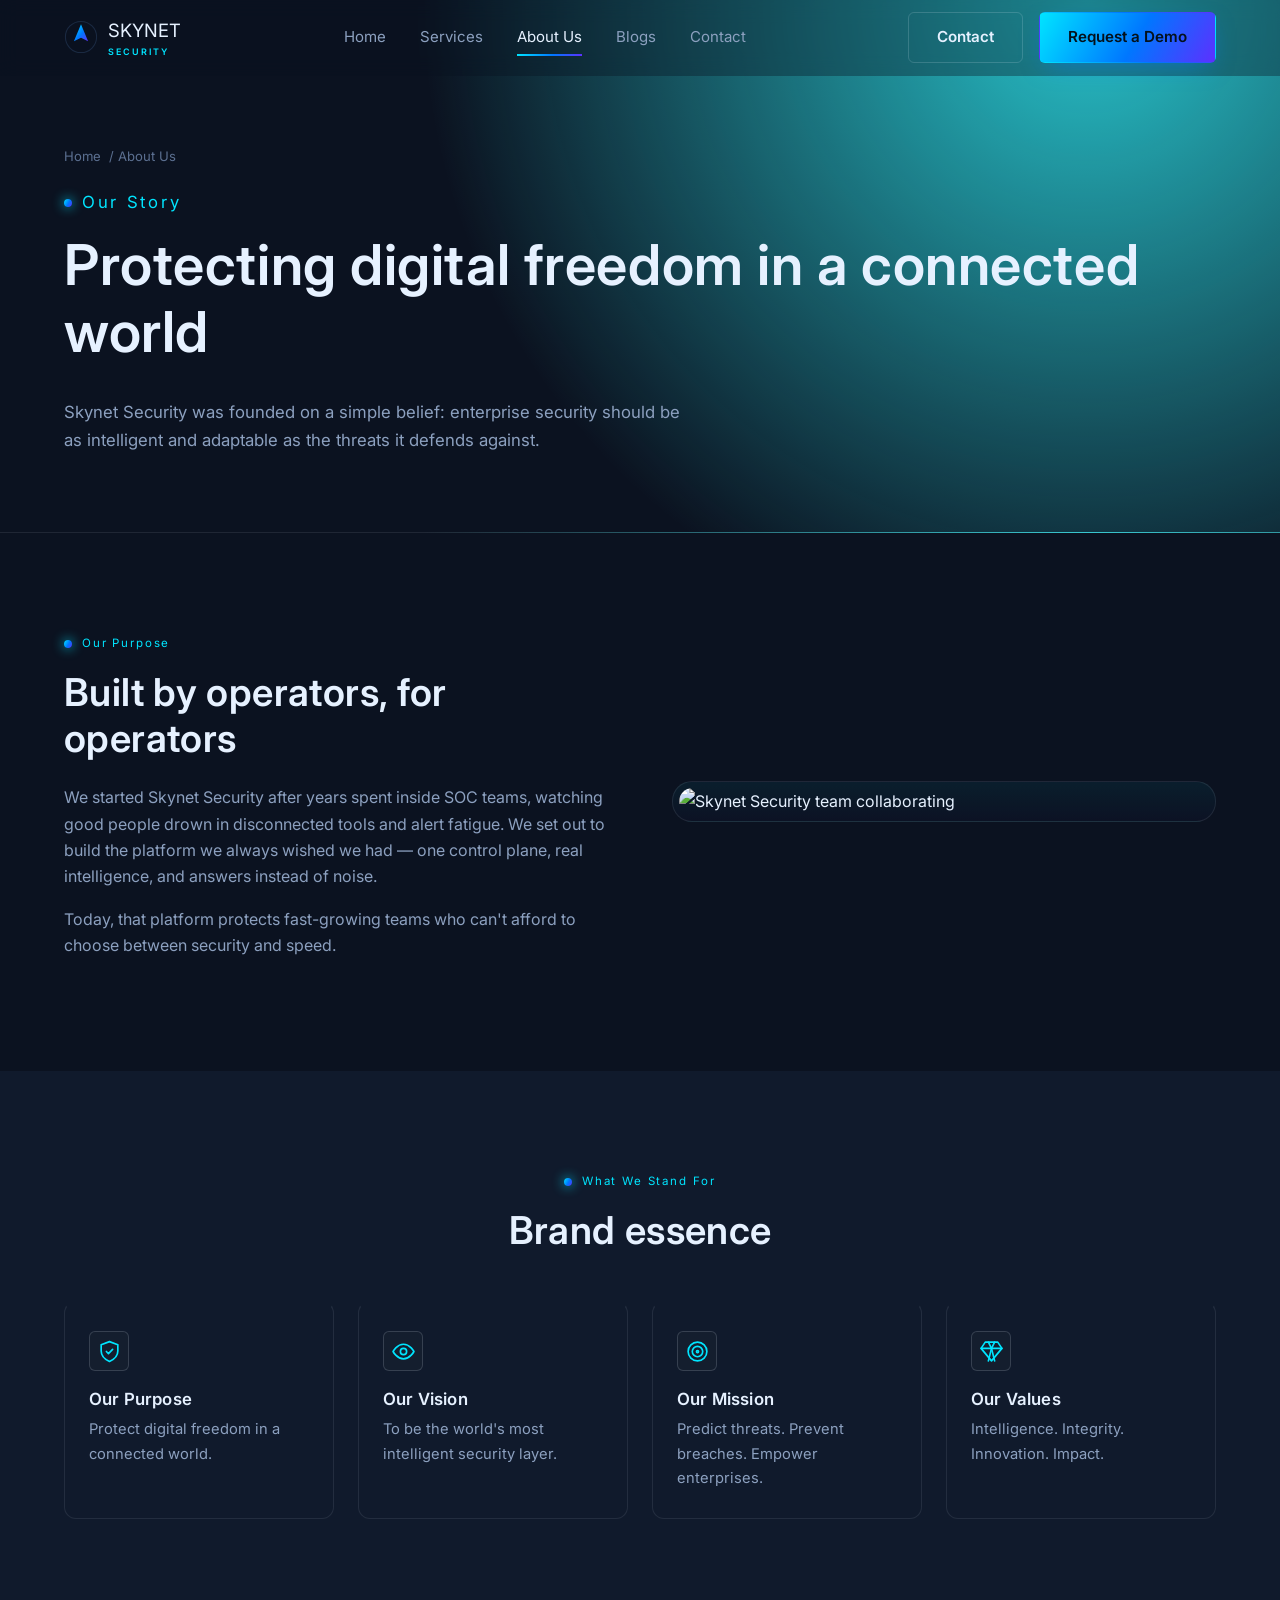
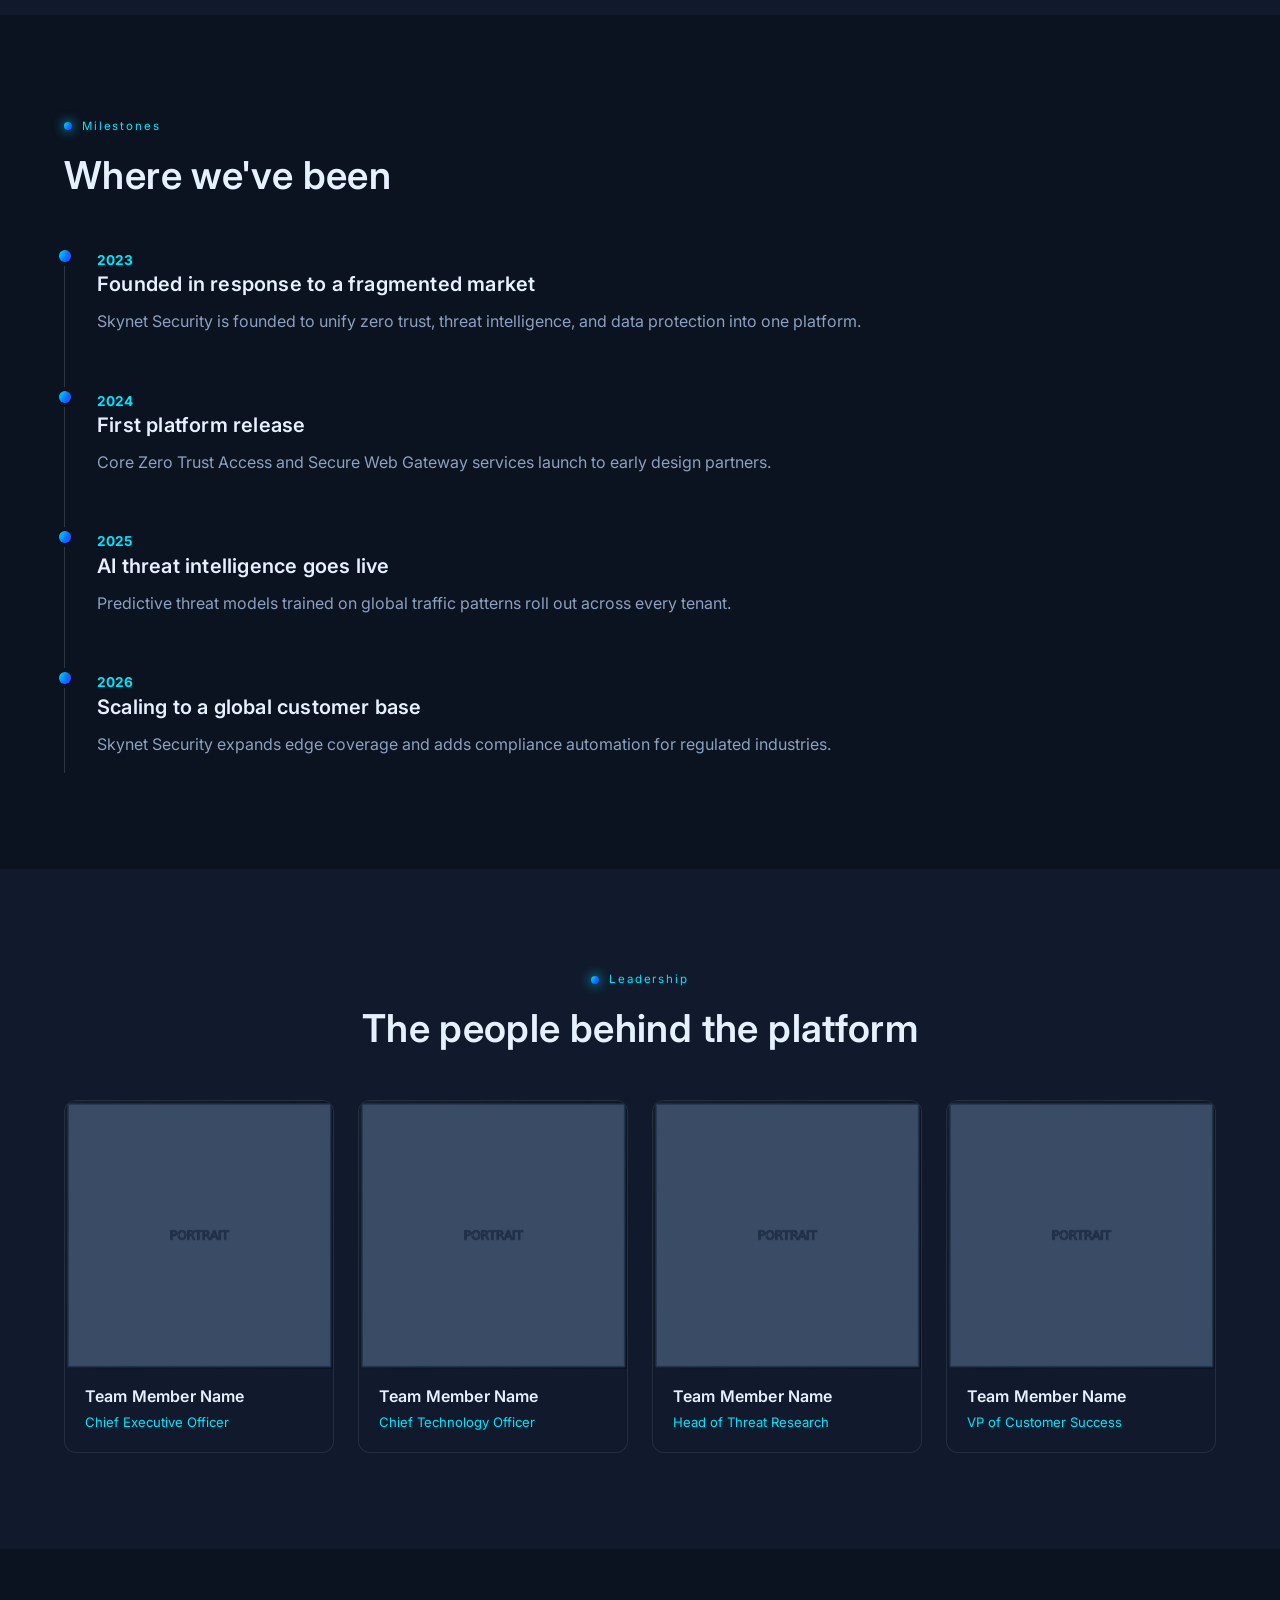
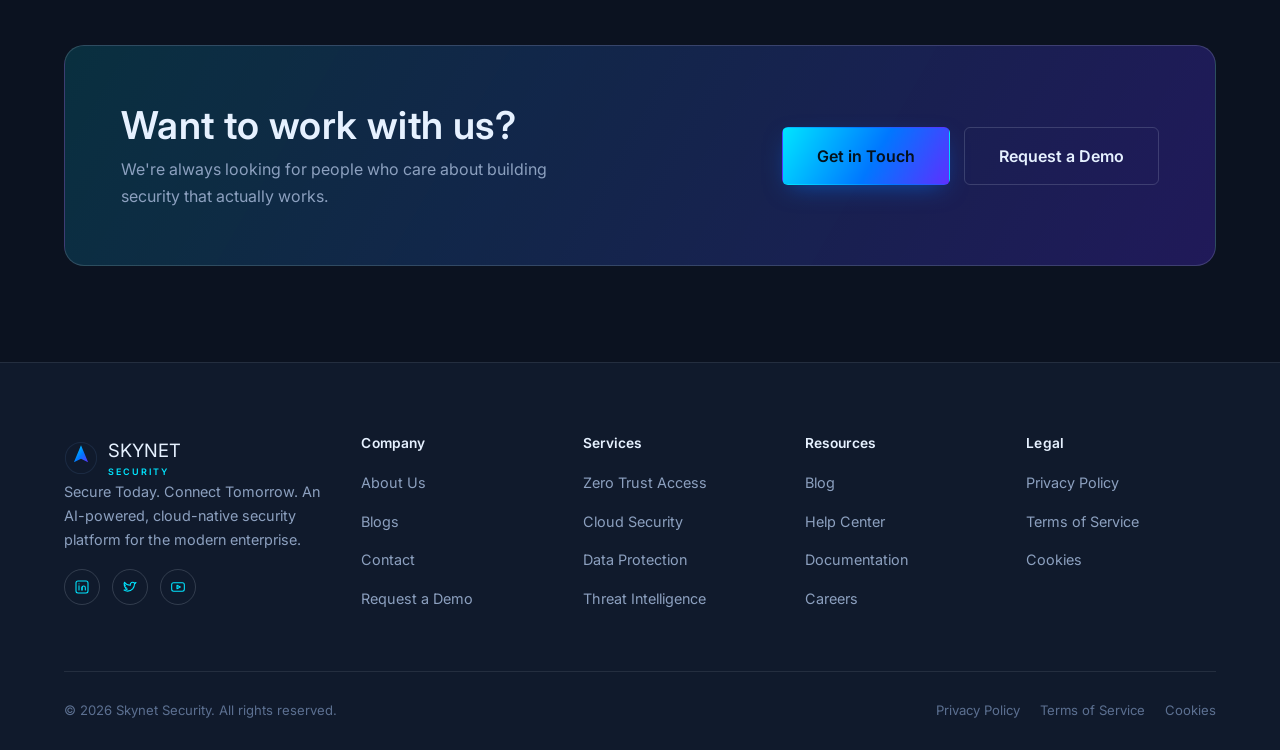
==== about-us.html @ eaa05526 "first commit" ====
<!DOCTYPE html>
<html lang="en">
<head>
  <meta charset="UTF-8">
  <meta name="viewport" content="width=device-width, initial-scale=1.0">
  <title>About Us — Skynet Security</title>
  <meta name="description" content="Learn about Skynet Security's mission, values, and the team building intelligent, AI-powered security for the modern enterprise.">

  <link rel="preconnect" href="https://fonts.googleapis.com">
  <link href="https://fonts.googleapis.com/css2?family=Orbitron:wght@500;600;700&family=Inter:wght@400;500;600;700&display=swap" rel="stylesheet">
  <link href="https://cdn.jsdelivr.net/npm/bootstrap@5.3.3/dist/css/bootstrap.min.css" rel="stylesheet">
  <link rel="stylesheet" href="css/style.css">
  <link rel="icon" href="assets/icons/favicon.png">
</head>
<body>

  <header class="site-nav">
    <div class="container">
      <a href="index.html" class="brand">
        <img src="assets/icons/logo-icon.svg" alt="Skynet Security logo">
        <span>SKYNET<small>SECURITY</small></span>
      </a>
      <nav class="nav-links">
        <a href="index.html">Home</a>
        <a href="services.html">Services</a>
        <a href="about-us.html" class="is-active">About Us</a>
        <a href="blogs.html">Blogs</a>
        <a href="contact.html">Contact</a>
      </nav>
      <div class="nav-actions">
        <a href="contact.html" class="btn btn-outline">Contact</a>
        <a href="request-a-demo.html" class="btn btn-primary">Request a Demo</a>
        <button class="nav-toggle" aria-label="Toggle menu"><span></span><span></span><span></span></button>
      </div>
    </div>
  </header>

  <section class="page-header">
    <div class="container">
      <div class="breadcrumb"><a href="index.html">Home</a> / About Us</div>
      <p class="eyebrow">Our Story</p>
      <h1>Protecting digital freedom in a connected world</h1>
      <p>Skynet Security was founded on a simple belief: enterprise security should be as intelligent and adaptable as the threats it defends against.</p>
    </div>
  </section>

  <!-- MISSION / VISION -->
  <section class="section">
    <div class="container">
      <div class="split">
        <div class="split-body">
          <p class="eyebrow">Our Purpose</p>
          <h2>Built by operators, for operators</h2>
          <p>We started Skynet Security after years spent inside SOC teams, watching good people drown in disconnected tools and alert fatigue. We set out to build the platform we always wished we had — one control plane, real intelligence, and answers instead of noise.</p>
          <p>Today, that platform protects fast-growing teams who can't afford to choose between security and speed.</p>
        </div>
        <div class="split-media">
          <img src="assets/images/team-group.png" alt="Skynet Security team collaborating">
        </div>
      </div>
    </div>
  </section>

  <!-- BRAND ESSENCE -->
  <section class="section section-alt">
    <div class="container">
      <div class="section-head center">
        <p class="eyebrow">What We Stand For</p>
        <h2>Brand essence</h2>
      </div>
      <div class="value-list">
        <div class="tile">
          <div class="tile-icon"><img src="assets/icons/icon-shield.svg" alt=""></div>
          <h3>Our Purpose</h3>
          <p>Protect digital freedom in a connected world.</p>
        </div>
        <div class="tile">
          <div class="tile-icon"><img src="assets/icons/icon-eye.svg" alt=""></div>
          <h3>Our Vision</h3>
          <p>To be the world's most intelligent security layer.</p>
        </div>
        <div class="tile">
          <div class="tile-icon"><img src="assets/icons/icon-target.svg" alt=""></div>
          <h3>Our Mission</h3>
          <p>Predict threats. Prevent breaches. Empower enterprises.</p>
        </div>
        <div class="tile">
          <div class="tile-icon"><img src="assets/icons/icon-diamond.svg" alt=""></div>
          <h3>Our Values</h3>
          <p>Intelligence. Integrity. Innovation. Impact.</p>
        </div>
      </div>
    </div>
  </section>

  <!-- TIMELINE -->
  <section class="section">
    <div class="container">
      <div class="section-head">
        <p class="eyebrow">Milestones</p>
        <h2>Where we've been</h2>
      </div>
      <div class="timeline">
        <div class="timeline-item">
          <strong>2023</strong>
          <h3>Founded in response to a fragmented market</h3>
          <p>Skynet Security is founded to unify zero trust, threat intelligence, and data protection into one platform.</p>
        </div>
        <div class="timeline-item">
          <strong>2024</strong>
          <h3>First platform release</h3>
          <p>Core Zero Trust Access and Secure Web Gateway services launch to early design partners.</p>
        </div>
        <div class="timeline-item">
          <strong>2025</strong>
          <h3>AI threat intelligence goes live</h3>
          <p>Predictive threat models trained on global traffic patterns roll out across every tenant.</p>
        </div>
        <div class="timeline-item">
          <strong>2026</strong>
          <h3>Scaling to a global customer base</h3>
          <p>Skynet Security expands edge coverage and adds compliance automation for regulated industries.</p>
        </div>
      </div>
    </div>
  </section>

  <!-- TEAM -->
  <section class="section section-alt">
    <div class="container">
      <div class="section-head center">
        <p class="eyebrow">Leadership</p>
        <h2>The people behind the platform</h2>
      </div>
      <div class="team-grid">
        <div class="team-card">
          <img src="assets/images/team-member-1.jpg" alt="Team member portrait placeholder">
          <div class="team-info">
            <h3>Team Member Name</h3>
            <span>Chief Executive Officer</span>
          </div>
        </div>
        <div class="team-card">
          <img src="assets/images/team-member-2.jpg" alt="Team member portrait placeholder">
          <div class="team-info">
            <h3>Team Member Name</h3>
            <span>Chief Technology Officer</span>
          </div>
        </div>
        <div class="team-card">
          <img src="assets/images/team-member-3.jpg" alt="Team member portrait placeholder">
          <div class="team-info">
            <h3>Team Member Name</h3>
            <span>Head of Threat Research</span>
          </div>
        </div>
        <div class="team-card">
          <img src="assets/images/team-member-4.jpg" alt="Team member portrait placeholder">
          <div class="team-info">
            <h3>Team Member Name</h3>
            <span>VP of Customer Success</span>
          </div>
        </div>
      </div>
    </div>
  </section>

  <!-- CTA -->
  <section class="section">
    <div class="container">
      <div class="cta-banner">
        <div>
          <h2>Want to work with us?</h2>
          <p>We're always looking for people who care about building security that actually works.</p>
        </div>
        <div class="cta-banner-actions">
          <a href="contact.html" class="btn btn-primary btn-lg">Get in Touch</a>
          <a href="request-a-demo.html" class="btn btn-outline btn-lg">Request a Demo</a>
        </div>
      </div>
    </div>
  </section>

  <!-- FOOTER -->
  <footer class="site-footer">
    <div class="container">
      <div class="footer-top">
        <div class="footer-col footer-brand">
          <a href="index.html" class="brand">
            <img src="assets/icons/logo-icon.svg" alt="Skynet Security logo">
            <span>SKYNET<small>SECURITY</small></span>
          </a>
          <p>Secure Today. Connect Tomorrow. An AI-powered, cloud-native security platform for the modern enterprise.</p>
          <div class="footer-social">
            <a href="#" aria-label="LinkedIn"><img src="assets/icons/icon-linkedin.svg" alt=""></a>
            <a href="#" aria-label="X / Twitter"><img src="assets/icons/icon-twitter.svg" alt=""></a>
            <a href="#" aria-label="YouTube"><img src="assets/icons/icon-youtube.svg" alt=""></a>
          </div>
        </div>
        <div class="footer-col">
          <h4>Company</h4>
          <ul>
            <li><a href="about-us.html">About Us</a></li>
            <li><a href="blogs.html">Blogs</a></li>
            <li><a href="contact.html">Contact</a></li>
            <li><a href="request-a-demo.html">Request a Demo</a></li>
          </ul>
        </div>
        <div class="footer-col">
          <h4>Services</h4>
          <ul>
            <li><a href="services.html">Zero Trust Access</a></li>
            <li><a href="services.html">Cloud Security</a></li>
            <li><a href="services.html">Data Protection</a></li>
            <li><a href="services.html">Threat Intelligence</a></li>
          </ul>
        </div>
        <div class="footer-col">
          <h4>Resources</h4>
          <ul>
            <li><a href="blogs.html">Blog</a></li>
            <li><a href="#">Help Center</a></li>
            <li><a href="#">Documentation</a></li>
            <li><a href="#">Careers</a></li>
          </ul>
        </div>
        <div class="footer-col">
          <h4>Legal</h4>
          <ul>
            <li><a href="privacy-policy.html">Privacy Policy</a></li>
            <li><a href="terms-of-service.html">Terms of Service</a></li>
            <li><a href="cookies.html">Cookies</a></li>
          </ul>
        </div>
      </div>
      <div class="footer-bottom">
        <p>&copy; 2026 Skynet Security. All rights reserved.</p>
        <div class="legal-inline">
          <a href="privacy-policy.html">Privacy Policy</a>
          <a href="terms-of-service.html">Terms of Service</a>
          <a href="cookies.html">Cookies</a>
        </div>
      </div>
    </div>
  </footer>

  <button class="back-to-top" aria-label="Back to top"><img src="assets/icons/icon-arrow-up.svg" alt=""></button>

  <script src="https://cdn.jsdelivr.net/npm/bootstrap@5.3.3/dist/js/bootstrap.bundle.min.js"></script>
  <script src="js/main.js"></script>
</body>
</html>
---- css/style.css ----
:root {
  /* Color */
  --bg: #0b1220;
  --bg-panel: #101a2c;
  --bg-panel-alt: #141e2e;
  --cyan: #00e5ff;
  --blue: #0077ff;
  --purple: #5d30ff;
  --text: #e6f1ff;
  --text-muted: #8ca0bf;
  --text-dim: #5c7091;
  --border: rgba(230, 241, 255, 0.09);
  --border-strong: rgba(230, 241, 255, 0.16);

  /* Gradients */
  --grad-brand: linear-gradient(
    120deg,
    var(--cyan) 0%,
    var(--blue) 55%,
    var(--purple) 100%
  );
  --grad-panel: linear-gradient(
    180deg,
    rgba(0, 229, 255, 0.06),
    rgba(93, 48, 255, 0.02)
  );

  /* Type */
  --font-display: "Orbitron", sans-serif;
  --font-display2: "DM Serif Display", , sans-serif;
  --font-body: "Inter", sans-serif;
  --font-body2: "Times New Roman", sans-serif;

  /* Layout */
  --maxw: 1200px;
  --radius-sm: 6px;
  --radius-md: 12px;
  --radius-lg: 20px;
  --nav-h: 76px;
}

/* ---------- Reset / base ---------- */
*,
*::before,
*::after {
  box-sizing: border-box;
}
html {
  scroll-behavior: smooth;
}
body {
  margin: 0;
  background: var(--bg);
  color: var(--text);
  font-family: var(--font-body);
  font-size: 16px;
  line-height: 1.65;
  -webkit-font-smoothing: antialiased;
  overflow-x: hidden;
}
img {
  max-width: 100%;
  display: block;
}
a {
  color: inherit;
  text-decoration: none;
}
ul {
  margin: 0;
  padding: 0;
  list-style: none;
}
h1,
h2,
h3,
h4 {
  font-family: var(--font-display2);
  font-weight: 600;
  line-height: 1.2;
  margin: 0 0 0.6em;
  letter-spacing: 0.01em;
}
h1 {
  font-size: clamp(2.4rem, 4.4vw, 3.7rem);
}
h2 {
  font-size: clamp(1.8rem, 3vw, 2.5rem);
}
h3 {
  font-size: 1.25rem;
}
p {
  margin: 0 0 1em;
  color: var(--text-muted);
}
.container {
  max-width: var(--maxw);
  margin: 0 auto;
  padding: 0 24px;
}
.section {
  padding: 96px 0;
  position: relative;
}
.section-tight {
  padding: 64px 0;
}
.section-alt {
  background: var(--bg-panel);
}

:focus-visible {
  outline: 2px solid var(--cyan);
  outline-offset: 3px;
  border-radius: 4px;
}

.eyebrow {
  font-family: var(--font-display2);
  font-size: 0.72rem;
  letter-spacing: 0.16em;
  color: var(--cyan);
  display: inline-flex;
  align-items: center;
  gap: 10px;
  margin-bottom: 16px;
}
.eyebrow::before {
  content: "";
  width: 8px;
  height: 8px;
  border-radius: 50%;
  background: var(--grad-brand);
  box-shadow: 0 0 12px var(--cyan);
}

.section-head {
  max-width: 640px;
  margin-bottom: 48px;
}
.section-head.center {
  margin-left: auto;
  margin-right: auto;
  text-align: center;
}
.section-head p:last-child {
  margin-bottom: 0;
}

/* ---------- Buttons ---------- */
.btn {
  display: inline-flex;
  align-items: center;
  justify-content: center;
  gap: 8px;
  font-family: var(--font-body1);
  font-weight: 600;
  font-size: 0.95rem;
  padding: 13px 28px;
  border-radius: var(--radius-sm);
  border: 1px solid transparent;
  cursor: pointer;
  transition:
    transform 0.18s ease,
    box-shadow 0.18s ease,
    background 0.18s ease,
    color 0.18s ease,
    border-color 0.18s ease;
  white-space: nowrap;
}
.btn-primary {
  background: var(--grad-brand);
  color: #04111c;
  box-shadow: 0 8px 24px -8px rgba(0, 119, 255, 0.55);
}
.btn-primary:hover {
  transform: translateY(-2px);
  box-shadow: 0 12px 28px -6px rgba(0, 229, 255, 0.45);
}
.btn-outline {
  background: transparent;
  color: var(--text);
  border-color: var(--border-strong);
}
.btn-outline:hover {
  border-color: var(--cyan);
  color: var(--cyan);
}
.btn-ghost {
  background: transparent;
  color: var(--cyan);
  padding: 13px 4px;
}
.btn-ghost::after {
  content: "";
}
.btn-block {
  width: 100%;
}
.btn-lg {
  padding: 16px 34px;
  font-size: 1rem;
}

/* ---------- Navbar ---------- */
.site-nav {
  position: fixed;
  top: 0;
  left: 0;
  right: 0;
  z-index: 1000;
  height: var(--nav-h);
  display: flex;
  align-items: center;
  background: rgba(11, 18, 32, 0.35);
  border-bottom: 1px solid transparent;
  backdrop-filter: blur(10px);
  transition:
    background 0.25s ease,
    border-color 0.25s ease;
}
.site-nav.is-scrolled {
  background: rgba(11, 18, 32, 0.86);
  border-bottom-color: var(--border);
}
.site-nav .container {
  display: flex;
  align-items: center;
  justify-content: space-between;
  gap: 24px;
}
.brand {
  display: flex;
  align-items: center;
  gap: 10px;
  font-family: var(--font-display2);
  font-size: 1.15rem;
  color: var(--text);
}
.brand img {
  height: 34px;
  width: 34px;
}
.brand small {
  display: block;
  font-family: var(--font-body);
  font-size: 0.56rem;
  letter-spacing: 0.22em;
  color: var(--cyan);
  font-weight: 600;
}
.nav-links {
  display: flex;
  align-items: center;
  gap: 34px;
}
.nav-links a {
  font-size: 0.94rem;
  color: var(--text-muted);
  position: relative;
  padding: 6px 0;
  transition: color 0.2s ease;
}
.nav-links a::after {
  content: "";
  position: absolute;
  left: 0;
  bottom: 0;
  width: 0;
  height: 2px;
  background: var(--grad-brand);
  transition: width 0.2s ease;
}
.nav-links a:hover,
.nav-links a.is-active {
  color: var(--text);
}
.nav-links a:hover::after,
.nav-links a.is-active::after {
  width: 100%;
}
.nav-actions {
  display: flex;
  align-items: center;
  gap: 16px;
}
.nav-toggle {
  display: none;
  flex-direction: column;
  gap: 5px;
  width: 26px;
  background: none;
  border: none;
  cursor: pointer;
  padding: 6px 0;
}
.nav-toggle span {
  height: 2px;
  width: 100%;
  background: var(--text);
  transition:
    transform 0.2s ease,
    opacity 0.2s ease;
}

/* ---------- Hero ---------- */
.hero {
  position: relative;
  min-height: 100vh;
  display: flex;
  align-items: center;
  padding-top: var(--nav-h);
  overflow: hidden;
  background:
    radial-gradient(
      circle at 78% 28%,
      rgba(93, 48, 255, 0.22),
      transparent 55%
    ),
    radial-gradient(
      circle at 12% 78%,
      rgba(0, 229, 255, 0.12),
      transparent 55%
    ),
    var(--bg);
}
.hero-canvas {
  position: absolute;
  inset: 0;
  width: 100%;
  height: 100%;
  z-index: 1;
}
.hero-fade {
  position: absolute;
  left: 0;
  right: 0;
  bottom: 0;
  height: 22%;
  background: linear-gradient(180deg, transparent, var(--bg));
  z-index: 2;
  pointer-events: none;
}
.hero .container {
  position: relative;
  z-index: 3;
  display: grid;
  grid-template-columns: 1.15fr 0.85fr;
  gap: 48px;
  align-items: center;
  padding-top: 60px;
  padding-bottom: 60px;
}
.hero-copy h1 {
  margin-bottom: 22px;
}
.hero-copy h1 span {
  display: block;
  background: var(--grad-brand);
  -webkit-background-clip: text;
  background-clip: text;
  color: transparent;
}
.hero-copy p {
  font-size: 1.08rem;
  max-width: 480px;
  color: var(--text-muted);
}
.hero-cta {
  display: flex;
  gap: 16px;
  margin: 32px 0 40px;
}
.hero-meta {
  display: flex;
  gap: 36px;
  flex-wrap: wrap;
}
.hero-meta div strong {
  display: block;
  font-family: var(--font-display2);
  font-size: 1.5rem;
  color: var(--text);
}
.hero-meta div span {
  font-size: 0.82rem;
  color: var(--text-dim);
}

/* ---------- Trust strip ---------- */
.trust-strip {
  padding: 40px 0;
  border-bottom: 1px solid var(--border);
  border-top: 1px solid var(--border);
}
.trust-strip .container {
  display: flex;
  align-items: center;
  gap: 40px;
  flex-wrap: wrap;
}
.trust-strip .trust-label {
  font-size: 0.82rem;
  color: var(--text-dim);
  white-space: nowrap;
}
.trust-logos {
  display: flex;
  align-items: center;
  gap: 44px;
  flex: 1;
  flex-wrap: wrap;
  opacity: 0.7;
}
.trust-logos img {
  height: 24px;
}

/* ---------- Icon tiles / cards ---------- */
.tile-grid {
  display: grid;
  grid-template-columns: repeat(4, 1fr);
  gap: 24px;
}
.grid-3 {
  grid-template-columns: repeat(3, 1fr);
}
.grid-2 {
  grid-template-columns: repeat(2, 1fr);
}

.tile {
  background: var(--bg-panel);
  border: 1px solid var(--border);
  border-top: 2px solid transparent;
  border-radius: var(--radius-md);
  padding: 28px 24px;
  transition:
    border-color 0.2s ease,
    transform 0.2s ease;
}
.tile:hover {
  border-top-color: var(--cyan);
  transform: translateY(-4px);
}
.tile .tile-icon,
.tile .title-icon {
  width: 40px;
  height: 40px;
  border-radius: var(--radius-sm);
  background: var(--bg-panel-alt);
  border: 1px solid var(--border-strong);
  display: flex;
  align-items: center;
  justify-content: center;
  margin-bottom: 18px;
}
.tile .tile-icon img,
.tile .title-icon img {
  width: 25px;
  height: 25px;
}
.tile h3 {
  margin-bottom: 8px;
  font-size: 1.05rem;
}
.tile p {
  font-size: 0.92rem;
  margin-bottom: 0;
}

/* ---------- Split / zig-zag feature rows ---------- */
.split {
  display: grid;
  grid-template-columns: 1fr 1fr;
  gap: 64px;
  align-items: center;
}
.split.reverse .split-media {
  order: 2;
}
.split-media {
  position: relative;
  border-radius: var(--radius-lg);
  overflow: hidden;
  border: 1px solid var(--border);
  background: var(--grad-panel);
  padding: 6px;
}
.split-media img {
  border-radius: calc(var(--radius-lg) - 6px);
  width: 100%;
}
.split-body ul {
  margin-top: 22px;
}
.split-body ul li {
  display: flex;
  gap: 12px;
  align-items: flex-start;
  padding: 10px 0;
  border-bottom: 1px solid var(--border);
  font-size: 0.95rem;
  color: var(--text);
}
.split-body ul li:last-child {
  border-bottom: none;
}
.split-body ul li img {
  width: 18px;
  height: 18px;
  margin-top: 3px;
}

/* ---------- Stats ---------- */
.stat-row {
  display: grid;
  grid-template-columns: repeat(4, 1fr);
  gap: 24px;
}
.stat-card {
  padding: 30px 26px;
  border: 1px solid var(--border);
  border-radius: var(--radius-md);
  background: var(--bg-panel);
}
.stat-card strong {
  display: block;
  font-family: var(--font-display2);
  font-size: 2.4rem;
  background: var(--grad-brand);
  -webkit-background-clip: text;
  background-clip: text;
  color: transparent;
}
.stat-card span {
  font-size: 0.88rem;
  color: var(--text-muted);
}

/* ---------- CTA banner ---------- */
.cta-banner {
  border-radius: var(--radius-lg);
  padding: 56px;
  background: linear-gradient(
    120deg,
    rgba(0, 229, 255, 0.14),
    rgba(93, 48, 255, 0.258)
  );
  border: 1px solid var(--border-strong);
  display: flex;
  align-items: center;
  justify-content: space-between;
  gap: 32px;
  flex-wrap: wrap;
}
.cta-banner h2 {
  margin-bottom: 8px;
}
.cta-banner p {
  margin-bottom: 0;
  max-width: 480px;
}
.cta-banner-actions {
  display: flex;
  gap: 14px;
  flex-wrap: wrap;
}

/* ---------- Footer ---------- */
.site-footer {
  border-top: 1px solid var(--border);
  padding: 72px 0 28px;
  background: var(--bg-panel);
}
.footer-top {
  display: grid;
  grid-template-columns: 1.4fr 1fr 1fr 1fr 1fr;
  gap: 32px;
  padding-bottom: 48px;
  border-bottom: 1px solid var(--border);
}
.footer-brand p {
  font-size: 0.9rem;
  max-width: 280px;
}
.footer-social {
  display: flex;
  gap: 12px;
  margin-top: 18px;
}
.footer-social a {
  width: 36px;
  height: 36px;
  border-radius: 50%;
  border: 1px solid var(--border-strong);
  display: flex;
  align-items: center;
  justify-content: center;
  transition:
    border-color 0.2s ease,
    background 0.2s ease;
}
.footer-social a img {
  width: 16px;
  height: 16px;
}
.footer-social a:hover {
  border-color: var(--cyan);
  background: rgba(0, 229, 255, 0.08);
}
.footer-col h4 {
  font-family: var(--font-body);
  font-weight: 600;
  font-size: 0.86rem;
  color: var(--text);
  margin-bottom: 18px;
}
.footer-col ul li {
  margin-bottom: 12px;
}
.footer-col ul li a {
  font-size: 0.9rem;
  color: var(--text-muted);
  transition: color 0.2s ease;
}
.footer-col ul li a:hover {
  color: var(--cyan);
}
.footer-bottom {
  display: flex;
  justify-content: space-between;
  align-items: center;
  padding-top: 28px;
  flex-wrap: wrap;
  gap: 12px;
}
.footer-bottom p {
  margin: 0;
  font-size: 0.82rem;
  color: var(--text-dim);
}
.footer-bottom .legal-inline {
  display: flex;
  gap: 20px;
}
.footer-bottom .legal-inline a {
  font-size: 0.82rem;
  color: var(--text-dim);
}
.footer-bottom .legal-inline a:hover {
  color: var(--cyan);
}

/* ---------- Inner page header (non-home) ---------- */
.page-header {
  padding: calc(var(--nav-h) + 70px) 0 60px;
  background:
    radial-gradient(
      circle at 85% 0%,
      rgba(48, 248, 255, 0.769),
      transparent 55%
    ),
    var(--bg);
  border-bottom: 1px solid var(--border);
}
.page-header .eyebrow {
  margin-bottom: 14px;
}
.page-header p {
  max-width: 620px;
  font-size: 1.05rem;
}
.breadcrumb {
  display: flex;
  gap: 8px;
  align-items: center;
  font-size: 0.82rem;
  color: var(--text-dim);
  margin-bottom: 20px;
}
.breadcrumb a {
  color: var(--text-dim);
}
.breadcrumb a:hover {
  color: var(--cyan);
}
/* =========================================================
   MOBILE FOOTER ONLY
   ========================================================= */

@media (max-width: 768px) {

  .site-footer {
    padding: 50px 20px 22px;
  }

  .site-footer .container {
    width: 100%;
    max-width: 100%;
    padding: 0;
  }

  /* Main footer grid */
  .site-footer .footer-top {
    display: grid;
    grid-template-columns: repeat(2, minmax(0, 1fr));
    gap: 38px 24px;
    padding-bottom: 38px;
  }

  /* Brand takes full row */
  .site-footer .footer-brand {
    grid-column: 1 / -1;
    width: 100%;
  }

  .site-footer .footer-brand p {
    max-width: 100%;
    margin-top: 16px;
    line-height: 1.7;
  }

  /* Footer headings */
  .site-footer .footer-col h4 {
    margin-bottom: 14px;
    font-size: 0.85rem;
  }

  /* Footer lists */
  .site-footer .footer-col ul {
    margin: 0;
    padding: 0;
  }

  .site-footer .footer-col ul li {
    margin-bottom: 10px;
  }

  .site-footer .footer-col ul li a {
    font-size: 0.86rem;
    line-height: 1.5;
  }

  /* Social icons */
  .site-footer .footer-social {
    display: flex;
    align-items: center;
    gap: 10px;
    margin-top: 18px;
  }

  .site-footer .footer-social a {
    width: 36px;
    height: 36px;
    flex: 0 0 36px;
  }

  /* Bottom footer */
  .site-footer .footer-bottom {
    display: flex;
    flex-direction: column;
    align-items: flex-start;
    justify-content: flex-start;
    gap: 18px;
    padding-top: 24px;
  }

  .site-footer .footer-bottom p {
    width: 100%;
    margin: 0;
    font-size: 0.78rem;
    line-height: 1.5;
  }

  /* Bottom legal links */
  .site-footer .footer-bottom .legal-inline {
    display: flex;
    flex-wrap: wrap;
    align-items: center;
    gap: 8px 18px;
    width: 100%;
  }

  .site-footer .footer-bottom .legal-inline a {
    font-size: 0.78rem;
    white-space: nowrap;
  }
}


/* =========================================================
   SMALL PHONES
   ========================================================= */

@media (max-width: 480px) {

  .site-footer {
    padding: 42px 20px 22px;
  }

  .site-footer .footer-top {
    grid-template-columns: repeat(2, minmax(0, 1fr));
    gap: 32px 18px;
    padding-bottom: 32px;
  }

  .site-footer .footer-brand {
    grid-column: 1 / -1;
  }

  .site-footer .footer-brand p {
    font-size: 0.84rem;
    line-height: 1.65;
  }

  .site-footer .footer-col h4 {
    font-size: 0.82rem;
    margin-bottom: 12px;
  }

  .site-footer .footer-col ul li {
    margin-bottom: 9px;
  }

  .site-footer .footer-col ul li a {
    font-size: 0.82rem;
  }

  .site-footer .footer-social a {
    width: 34px;
    height: 34px;
    flex-basis: 34px;
  }

  .site-footer .footer-bottom {
    gap: 14px;
    padding-top: 22px;
  }

  .site-footer .footer-bottom .legal-inline {
    gap: 7px 14px;
  }

  .site-footer .footer-bottom .legal-inline a,
  .site-footer .footer-bottom p {
    font-size: 0.75rem;
  }
}
/* ---------- Services page ---------- */
.service-detail {
  display: grid;
  grid-template-columns: repeat(3, minmax(0, 1fr));
  gap: 24px;
}
.service-card {
  border: 1px solid var(--border);
  border-radius: var(--radius-md);
  padding: 32px;
  background: var(--bg-panel);
  position: relative;
}
.service-card .tile-icon {
  width: 42px;
  height: 42px;
  margin-bottom: 18px;
  padding: 8px;
}
.service-card .tile-icon img {
  width: 30px;
  height: 30px;
}
.service-card h3 {
  margin-bottom: 10px;
}
.service-card ul {
  margin-top: 16px;
}
.service-card ul li {
  font-size: 0.88rem;
  color: var(--text-muted);
  padding: 4px 0 4px 20px;
  position: relative;
}
.service-card ul li::before {
  content: "";
  position: absolute;
  left: 0;
  top: 11px;
  width: 8px;
  height: 1px;
  background: var(--cyan);
}

/* ---------- Process steps ---------- */
.process-list {
  display: flex;
  flex-direction: column;
}
.process-item {
  display: grid;
  grid-template-columns: 70px 1fr;
  gap: 24px;
  padding: 28px 0;
  border-bottom: 1px solid var(--border);
}
.process-item:first-child {
  padding-top: 0;
}
.process-item:last-child {
  border-bottom: none;
}
.process-num {
  font-family: var(--font-display2);
  font-size: 1.4rem;
  color: var(--cyan);
  opacity: 0.7;
}
.process-item h3 {
  margin-bottom: 6px;
}
.process-item p {
  margin-bottom: 0;
  max-width: 560px;
}

/* ---------- Team / About ---------- */
.value-list {
  display: grid;
  grid-template-columns: repeat(4, 1fr);
  gap: 24px;
}
.team-grid {
  display: grid;
  grid-template-columns: repeat(4, 1fr);
  gap: 24px;
}
.team-card {
  border: 1px solid var(--border);
  border-radius: var(--radius-md);
  overflow: hidden;
  background: var(--bg-panel);
}
.team-card img {
  width: 100%;
  aspect-ratio: 1/1;
  object-fit: cover;
}
.team-card .team-info {
  padding: 18px 20px;
}
.team-card h3 {
  font-size: 1rem;
  margin-bottom: 2px;
}
.team-card span {
  font-size: 0.82rem;
  color: var(--cyan);
}
.timeline {
  border-left: 1px solid var(--border-strong);
  padding-left: 32px;
  display: flex;
  flex-direction: column;
  gap: 36px;
}
.timeline-item {
  position: relative;
}
.timeline-item::before {
  content: "";
  position: absolute;
  left: -38px;
  top: 4px;
  width: 12px;
  height: 12px;
  border-radius: 50%;
  background: var(--grad-brand);
  box-shadow: 0 0 0 4px var(--bg);
}
.timeline-item strong {
  color: var(--cyan);
  font-family: var(--font-display2);
  font-size: 0.85rem;
}

/* ---------- Blog ---------- */
.blog-filter {
  display: flex;
  gap: 10px;
  flex-wrap: wrap;
  margin-bottom: 40px;
}
.blog-filter button {
  background: transparent;
  border: 1px solid var(--border-strong);
  color: var(--text-muted);
  padding: 9px 20px;
  border-radius: 30px;
  font-size: 0.86rem;
  cursor: pointer;
  transition: all 0.2s ease;
}
.blog-filter button.is-active,
.blog-filter button:hover {
  border-color: var(--cyan);
  color: var(--text);
  background: rgba(0, 229, 255, 0.08);
}
.blog-grid {
  display: grid;
  grid-template-columns: repeat(3, 1fr);
  gap: 28px;
}
.blog-card {
  border: 1px solid var(--border);
  border-radius: var(--radius-md);
  overflow: hidden;
  background: var(--bg-panel);
  display: flex;
  flex-direction: column;
  transition:
    transform 0.2s ease,
    border-color 0.2s ease;
}
.blog-card:hover {
  transform: translateY(-4px);
  border-color: var(--border-strong);
}
.blog-card .blog-thumb {
  aspect-ratio: 16/10;
  overflow: hidden;
}
.blog-card .blog-thumb img {
  width: 100%;
  height: 100%;
  object-fit: cover;
}
.blog-card .blog-body {
  padding: 22px 22px 26px;
  flex: 1;
  display: flex;
  flex-direction: column;
}
.blog-tag {
  font-size: 0.72rem;
  letter-spacing: 0.08em;
  color: var(--cyan);
  margin-bottom: 10px;
}
.blog-card h3 {
  font-size: 1.08rem;
  margin-bottom: 10px;
}
.blog-meta {
  margin-top: auto;
  display: flex;
  justify-content: space-between;
  font-size: 0.78rem;
  color: var(--text-dim);
  padding-top: 14px;
}
.blog-featured {
  display: grid;
  grid-template-columns: 1.1fr 0.9fr;
  gap: 40px;
  align-items: center;
  border: 1px solid var(--border);
  border-radius: var(--radius-lg);
  overflow: hidden;
  background: var(--bg-panel);
  margin-bottom: 56px;
}
.blog-featured .blog-thumb {
  aspect-ratio: auto;
  height: 100%;
}
.blog-featured .blog-body {
  padding: 40px;
}
.pagination {
  display: flex;
  justify-content: center;
  gap: 10px;
  margin-top: 52px;
}
.pagination a {
  width: 38px;
  height: 38px;
  display: flex;
  align-items: center;
  justify-content: center;
  border: 1px solid var(--border-strong);
  border-radius: var(--radius-sm);
  font-size: 0.85rem;
  color: var(--text-muted);
}
.pagination a.is-active {
  background: var(--grad-brand);
  color: #04111c;
  border-color: transparent;
}

/* ---------- Contact ---------- */
.contact-wrap {
  display: grid;
  grid-template-columns: 0.9fr 1.1fr;
  gap: 56px;
}
.contact-info-card {
  display: flex;
  gap: 16px;
  padding: 20px 0;
  border-bottom: 1px solid var(--border);
}
.contact-info-card:first-child {
  padding-top: 0;
}
.contact-info-card .tile-icon {
  flex-shrink: 0;
  margin-bottom: 0;
}
.contact-info-card h3 {
  font-size: 0.98rem;
  margin-bottom: 4px;
}
.contact-info-card p {
  margin-bottom: 0;
  font-size: 0.9rem;
}
.map-frame {
  margin-top: 28px;
  border-radius: var(--radius-md);
  border: 1px solid var(--border);
  aspect-ratio: 16/9;
  background: var(--bg-panel-alt) url("../assets/images/map-placeholder.jpg")
    center/cover;
  display: flex;
  align-items: center;
  justify-content: center;
  color: var(--text-dim);
  font-size: 0.85rem;
}

/* ---------- Forms ---------- */
.form-card {
  background: var(--bg-panel);
  border: 1px solid var(--border);
  border-radius: var(--radius-lg);
  padding: 40px;
}
.form-row {
  display: grid;
  grid-template-columns: 1fr 1fr;
  gap: 20px;
}
.form-group {
  margin-bottom: 20px;
}
.form-group label {
  display: block;
  font-size: 0.85rem;
  color: var(--text-muted);
  margin-bottom: 8px;
}
.form-group input,
.form-group select,
.form-group textarea {
  width: 100%;
  background: var(--bg);
  border: 1px solid var(--border-strong);
  border-radius: var(--radius-sm);
  padding: 13px 16px;
  color: var(--text);
  font-family: var(--font-body);
  font-size: 0.94rem;
  transition:
    border-color 0.2s ease,
    box-shadow 0.2s ease;
}
.form-group textarea {
  resize: vertical;
  min-height: 120px;
}
.form-group input:focus,
.form-group select:focus,
.form-group textarea:focus {
  outline: none;
  border-color: var(--cyan);
  box-shadow: 0 0 0 3px rgba(0, 229, 255, 0.14);
}
.form-group input::placeholder,
.form-group textarea::placeholder {
  color: var(--text-dim);
}
.form-check {
  display: flex;
  align-items: flex-start;
  gap: 10px;
  font-size: 0.84rem;
  color: var(--text-muted);
}
.form-check input {
  width: auto;
  margin-top: 3px;
  accent-color: var(--cyan);
}
.form-status {
  margin-top: 16px;
  font-size: 0.88rem;
  padding: 12px 16px;
  border-radius: var(--radius-sm);
  display: none;
}
.form-status.is-visible {
  display: block;
}
.form-status.success {
  background: rgba(0, 229, 255, 0.1);
  border: 1px solid rgba(0, 229, 255, 0.35);
  color: var(--cyan);
}

/* ---------- Demo page: benefits + logos ---------- */
.demo-wrap {
  display: grid;
  grid-template-columns: 1fr 1fr;
  gap: 56px;
  align-items: flex-start;
}
.demo-benefits li {
  display: flex;
  gap: 14px;
  padding: 16px 0;
  border-bottom: 1px solid var(--border);
}
.demo-benefits li:first-child {
  padding-top: 0;
}
.demo-benefits img {
  width: 20px;
  height: 20px;
  margin-top: 2px;
}
.demo-benefits h3 {
  font-size: 0.98rem;
  margin-bottom: 4px;
}
.demo-benefits p {
  margin-bottom: 0;
  font-size: 0.88rem;
}

/* ---------- Legal pages ---------- */
.legal-content {
  max-width: 760px;
}
.legal-content h2 {
  margin-top: 44px;
  font-size: 1.4rem;
}
.legal-content h2:first-child {
  margin-top: 0;
}
.legal-content p,
.legal-content li {
  color: var(--text-muted);
  font-size: 0.98rem;
}
.legal-content ul {
  padding-left: 20px;
  list-style: disc;
  margin-bottom: 1em;
}
.legal-content ul li {
  margin-bottom: 8px;
}
.legal-updated {
  font-size: 0.85rem;
  color: var(--text-dim);
  margin-bottom: 40px;
}
.legal-toc {
  border: 1px solid var(--border);
  border-radius: var(--radius-md);
  padding: 24px 28px;
  margin-bottom: 44px;
  background: var(--bg-panel);
}
.legal-toc h4 {
  font-family: var(--font-body);
  font-size: 0.86rem;
  margin-bottom: 14px;
  color: var(--text);
}
.legal-toc ol {
  padding-left: 18px;
}
.legal-toc li {
  font-size: 0.88rem;
  margin-bottom: 8px;
}
.legal-toc a {
  color: var(--text-muted);
}
.legal-toc a:hover {
  color: var(--cyan);
}

/* ---------- 404 / misc ---------- */
.back-to-top {
  position: fixed;
  right: 26px;
  bottom: 26px;
  width: 46px;
  height: 46px;
  border-radius: 50%;
  background: var(--bg-panel);
  border: 1px solid var(--border-strong);
  display: flex;
  align-items: center;
  justify-content: center;
  cursor: pointer;
  opacity: 0;
  visibility: hidden;
  transform: translateY(10px);
  transition:
    opacity 0.25s ease,
    transform 0.25s ease,
    visibility 0.25s ease;
  z-index: 900;
}
.back-to-top.is-visible {
  opacity: 1;
  visibility: visible;
  transform: translateY(0);
}
.back-to-top img {
  width: 16px;
  height: 16px;
}

/* ==========================================================================
   Responsive
   ========================================================================== */
@media (max-width: 1080px) {
  .tile-grid {
    grid-template-columns: repeat(2, 1fr);
  }
  .stat-row {
    grid-template-columns: repeat(2, 1fr);
  }
  .value-list {
    grid-template-columns: repeat(2, 1fr);
  }
  .team-grid {
    grid-template-columns: repeat(2, 1fr);
  }
  .blog-grid {
    grid-template-columns: repeat(2, 1fr);
  }
  .footer-top {
    grid-template-columns: 1.2fr 1fr 1fr;
    row-gap: 36px;
  }
}

@media (max-width: 900px) {
  .hero .container {
    grid-template-columns: 1fr;
  }
  .split,
  .split.reverse .split-media {
    order: initial;
  }
  .split {
    grid-template-columns: 1fr;
  }
  .split-media {
    order: -1;
  }
  .contact-wrap,
  .demo-wrap {
    grid-template-columns: 1fr;
  }
  .service-detail {
    grid-template-columns: repeat(2, minmax(0, 1fr));
  }
}

@media (max-width: 600px) {
  .service-detail {
    grid-template-columns: 1fr;
  }
}

@media (max-width: 760px) {
  .nav-links,
  .nav-actions .btn-outline {
    display: none;
  }
  .nav-toggle {
    display: flex;
  }
  .site-nav.nav-open .nav-links {
    display: flex;
    position: absolute;
    top: var(--nav-h);
    left: 0;
    right: 0;
    flex-direction: column;
    align-items: flex-start;
    gap: 4px;
    background: rgba(11, 18, 32, 0.98);
    padding: 16px 24px 24px;
    border-bottom: 1px solid var(--border);
  }
  .site-nav.nav-open .nav-links a {
    padding: 10px 0;
    width: 100%;
  }
  .trust-strip {
    padding: 8px 0;
    overflow: hidden;
  }
  .trust-strip .container {
    display: block;
    width: 100vw;
    max-width: 100vw;
    margin-top: 20px;
    margin-left: calc(50% - 50vw);
    margin-right: calc(50% - 50vw);
    padding-left: 0;
    padding-right: 0;
  }
  .trust-strip marquee {
    display: flex;
    align-items: center;
    justify-content: center;
    min-height:30px;
    width: 100vw;
  }
  .trust-strip .trust-label {
    font-size: 0.68rem;
    white-space: nowrap;
  }
  .trust-logos {
    gap: 18px;
    min-width: max-content;
  }
  .trust-logos img {
    height: 16px;
    flex-shrink: 0;
  }
  .tile-grid,
  .grid-3,
  .grid-2,
  .value-list,
  .team-grid,
  .blog-grid {
    grid-template-columns: 1fr;
  }
  .stat-row {
    grid-template-columns: repeat(2, 1fr);
  }
  
  .form-row {
    grid-template-columns: 1fr;
  }
  .cta-banner {
    padding: 36px;
    flex-direction: column;
    text-align: center;
  }
  .cta-banner-actions {
    justify-content: center;
  }
  .blog-featured {
    grid-template-columns: 1fr;
  }
  .blog-featured .blog-thumb {
    height: 220px;
  }
  .section {
    padding: 64px 0;
  }
  .page-header {
    padding-bottom: 40px;
  }
}

@media (prefers-reduced-motion: reduce) {
  * {
    animation-duration: 0.001ms !important;
    animation-iteration-count: 1 !important;
    transition-duration: 0.001ms !important;
    scroll-behavior: auto !important;
  }
}
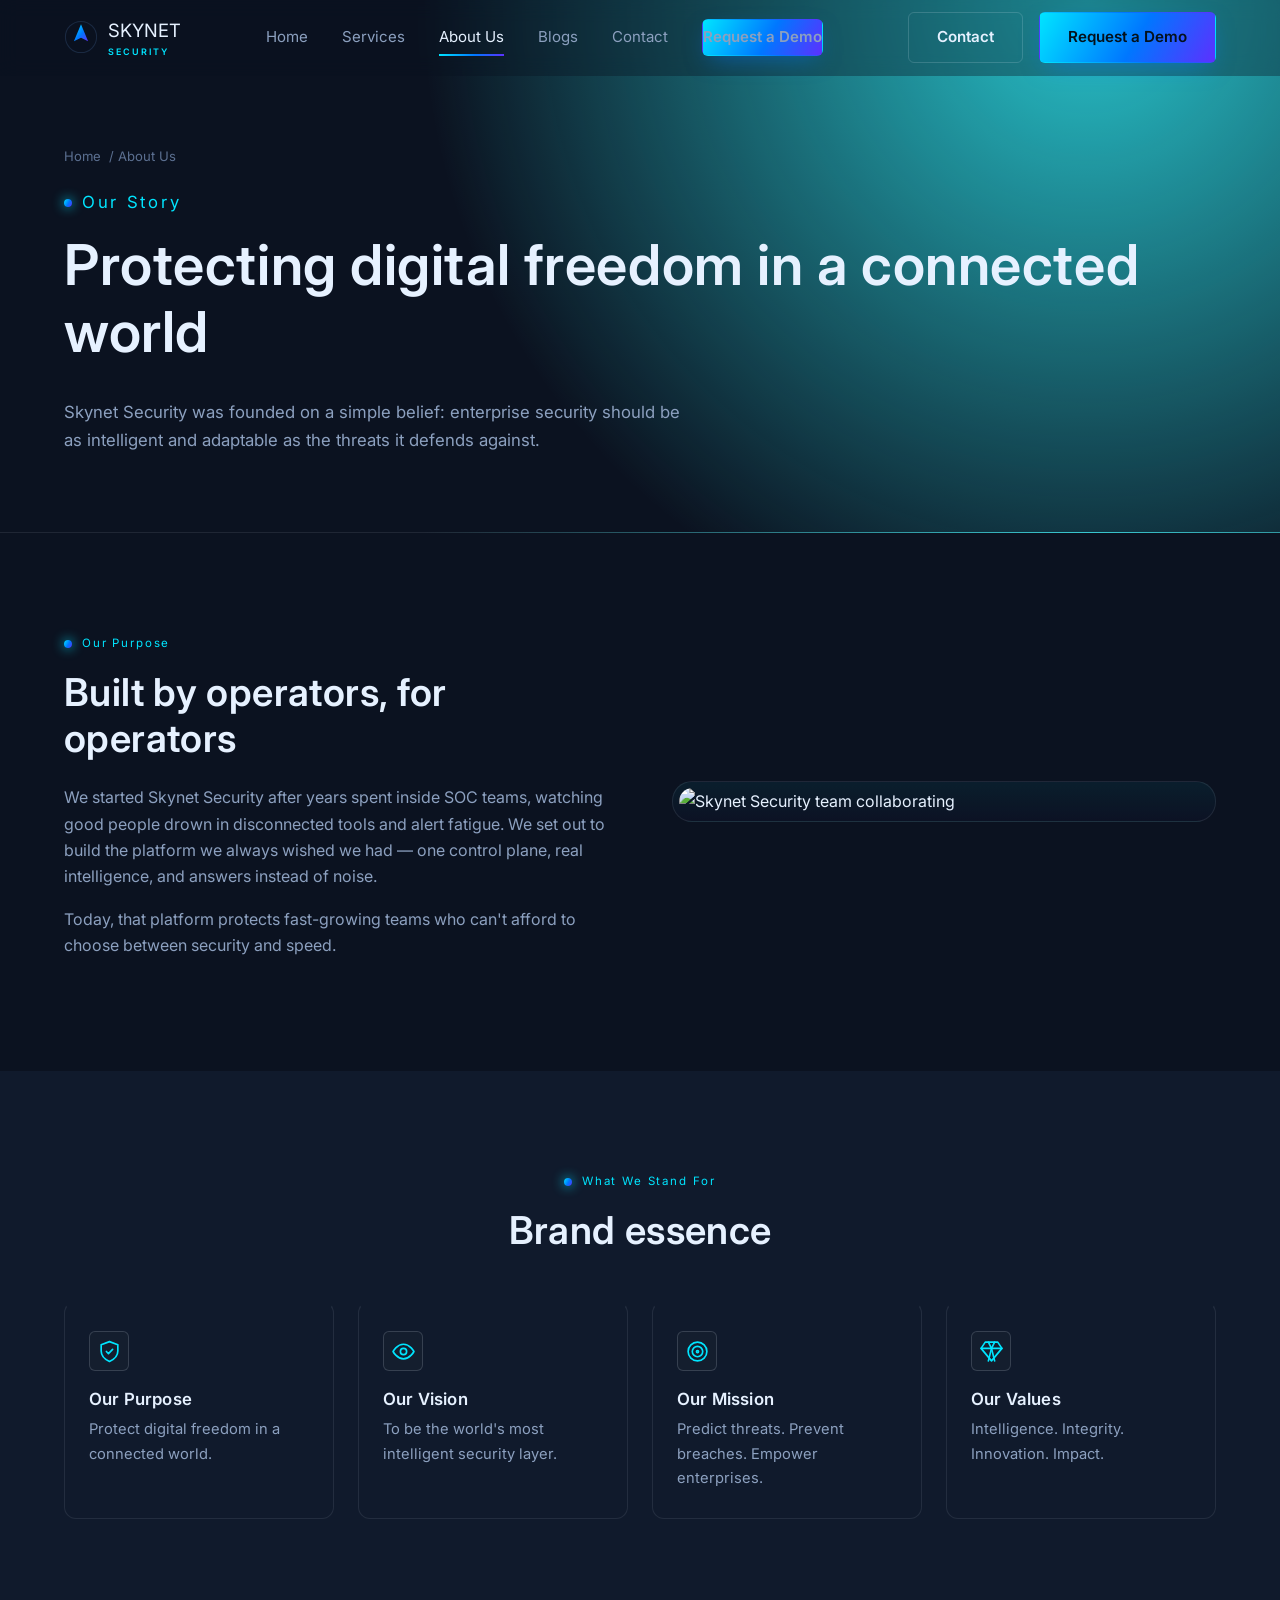
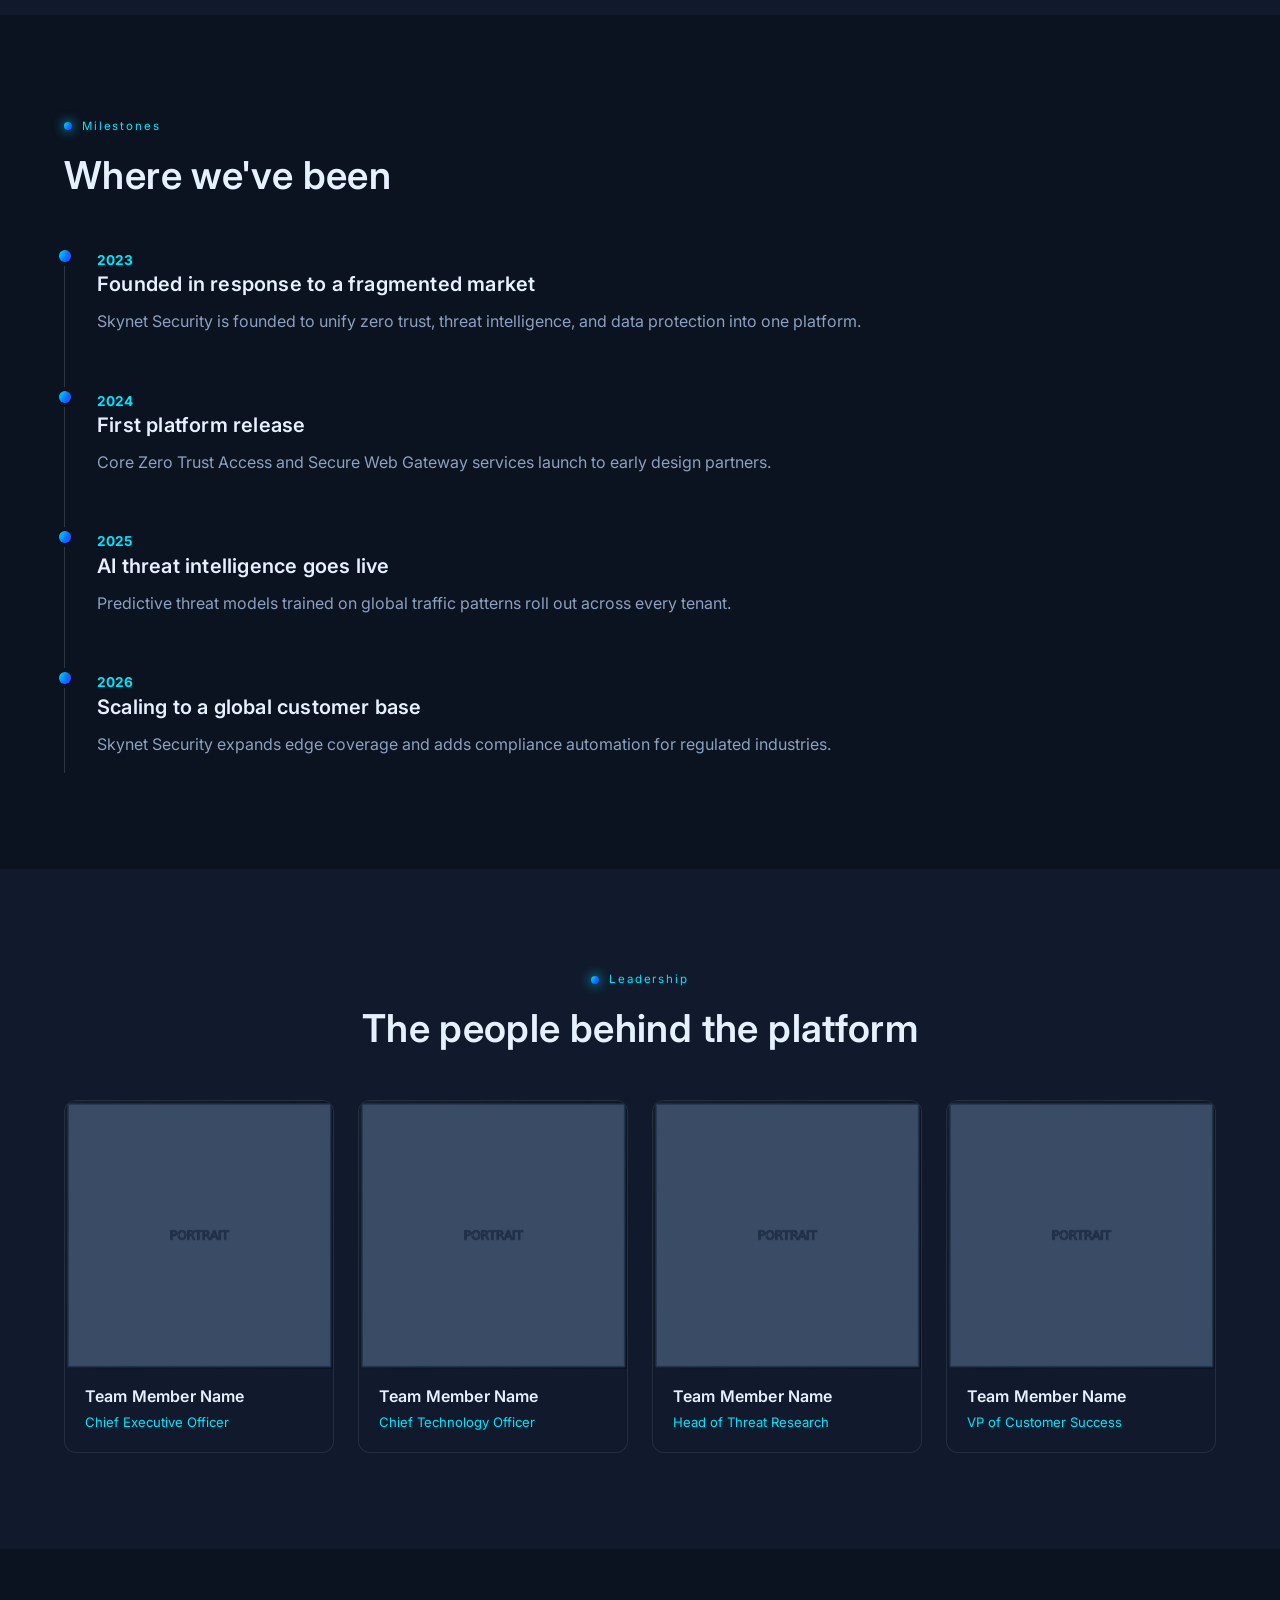
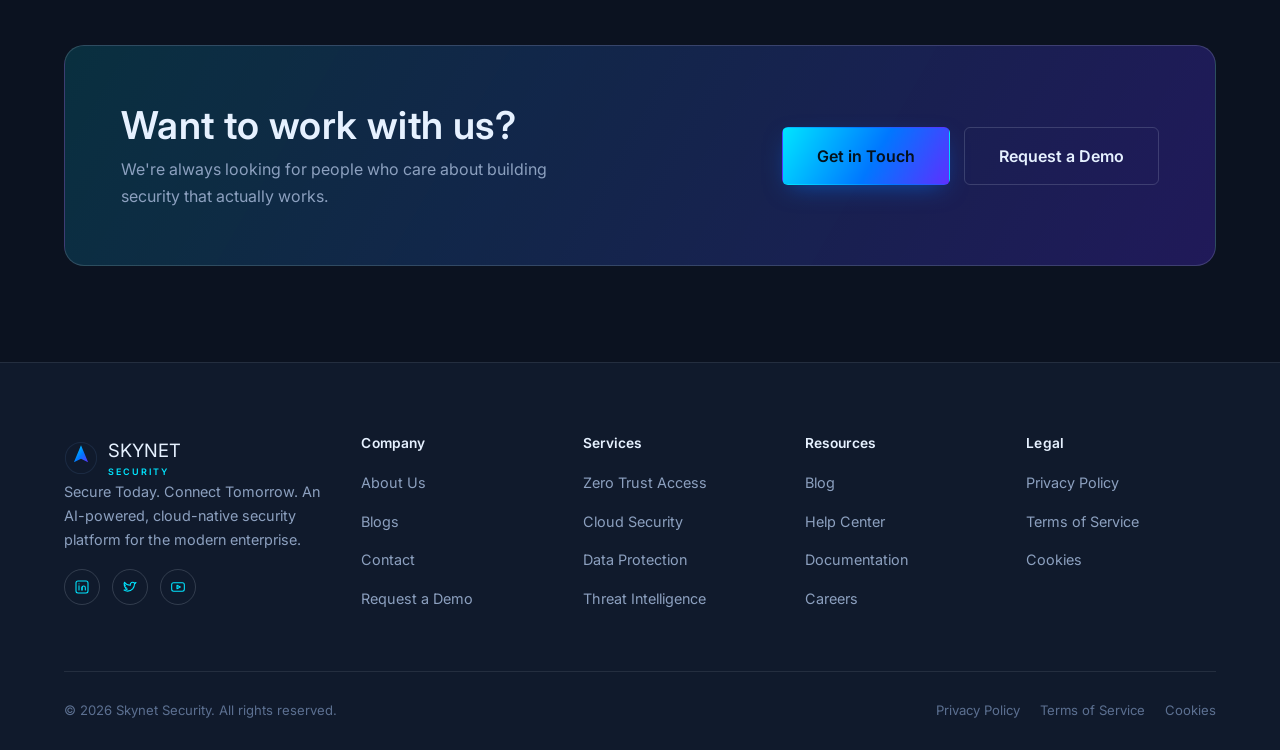
==== commit 6d509a60: "first update" ====
--- a/about-us.html
+++ b/about-us.html
@@ -26,6 +26,7 @@
         <a href="about-us.html" class="is-active">About Us</a>
         <a href="blogs.html">Blogs</a>
         <a href="contact.html">Contact</a>
+        <a href="request-a-demo.html" class="btn btn-primary mobile-demo-btn">Request a Demo</a>
       </nav>
       <div class="nav-actions">
         <a href="contact.html" class="btn btn-outline">Contact</a>
--- a/css/style.css
+++ b/css/style.css
@@ -372,6 +372,20 @@
   gap: 16px;
   margin: 32px 0 40px;
 }
+@media (max-width: 768px) {
+  .hero-cta {
+    flex-direction: column;
+    align-items: center;
+    justify-content: center;
+    gap: 12px;
+  }
+
+  .hero-cta .btn {
+    width: 100%;
+    max-width: 280px;
+    text-align: center;
+  }
+}
 .hero-meta {
   display: flex;
   gap: 36px;
@@ -1400,13 +1414,19 @@
   .nav-actions .btn-outline {
     display: none;
   }
+  .nav-actions .btn-primary {
+    display: none;
+  }
   .nav-toggle {
     display: flex;
+  }
+  .mobile-demo-btn {
+    display: none;
   }
   .site-nav.nav-open .nav-links {
     display: flex;
     position: absolute;
-    top: var(--nav-h);
+    top: 100%;
     left: 0;
     right: 0;
     flex-direction: column;
@@ -1415,10 +1435,18 @@
     background: rgba(11, 18, 32, 0.98);
     padding: 16px 24px 24px;
     border-bottom: 1px solid var(--border);
+    z-index: 1001;
   }
   .site-nav.nav-open .nav-links a {
     padding: 10px 0;
     width: 100%;
+  }
+  .site-nav.nav-open .nav-links .mobile-demo-btn {
+    display: inline-flex;
+    width: 100%;
+    justify-content: center;
+    margin-top: 8px;
+    color: var(--text);
   }
   .trust-strip {
     padding: 8px 0;
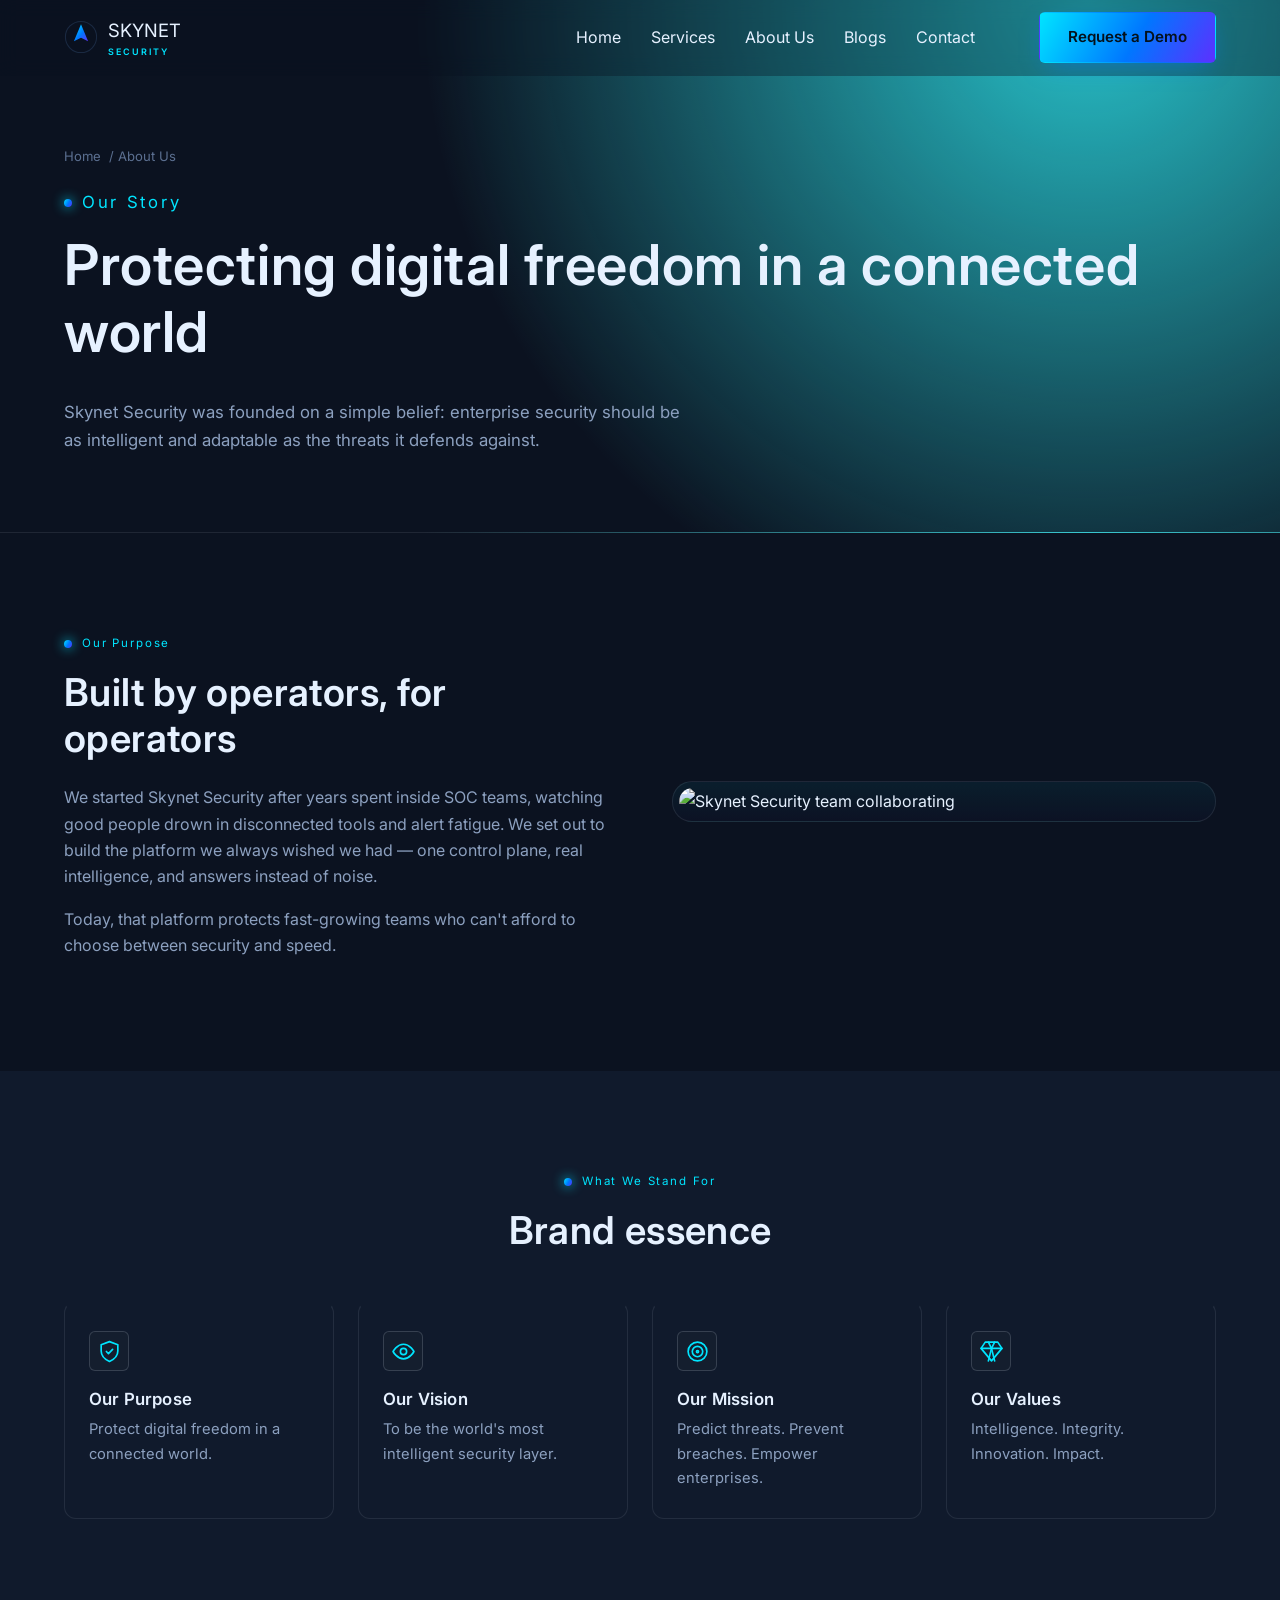
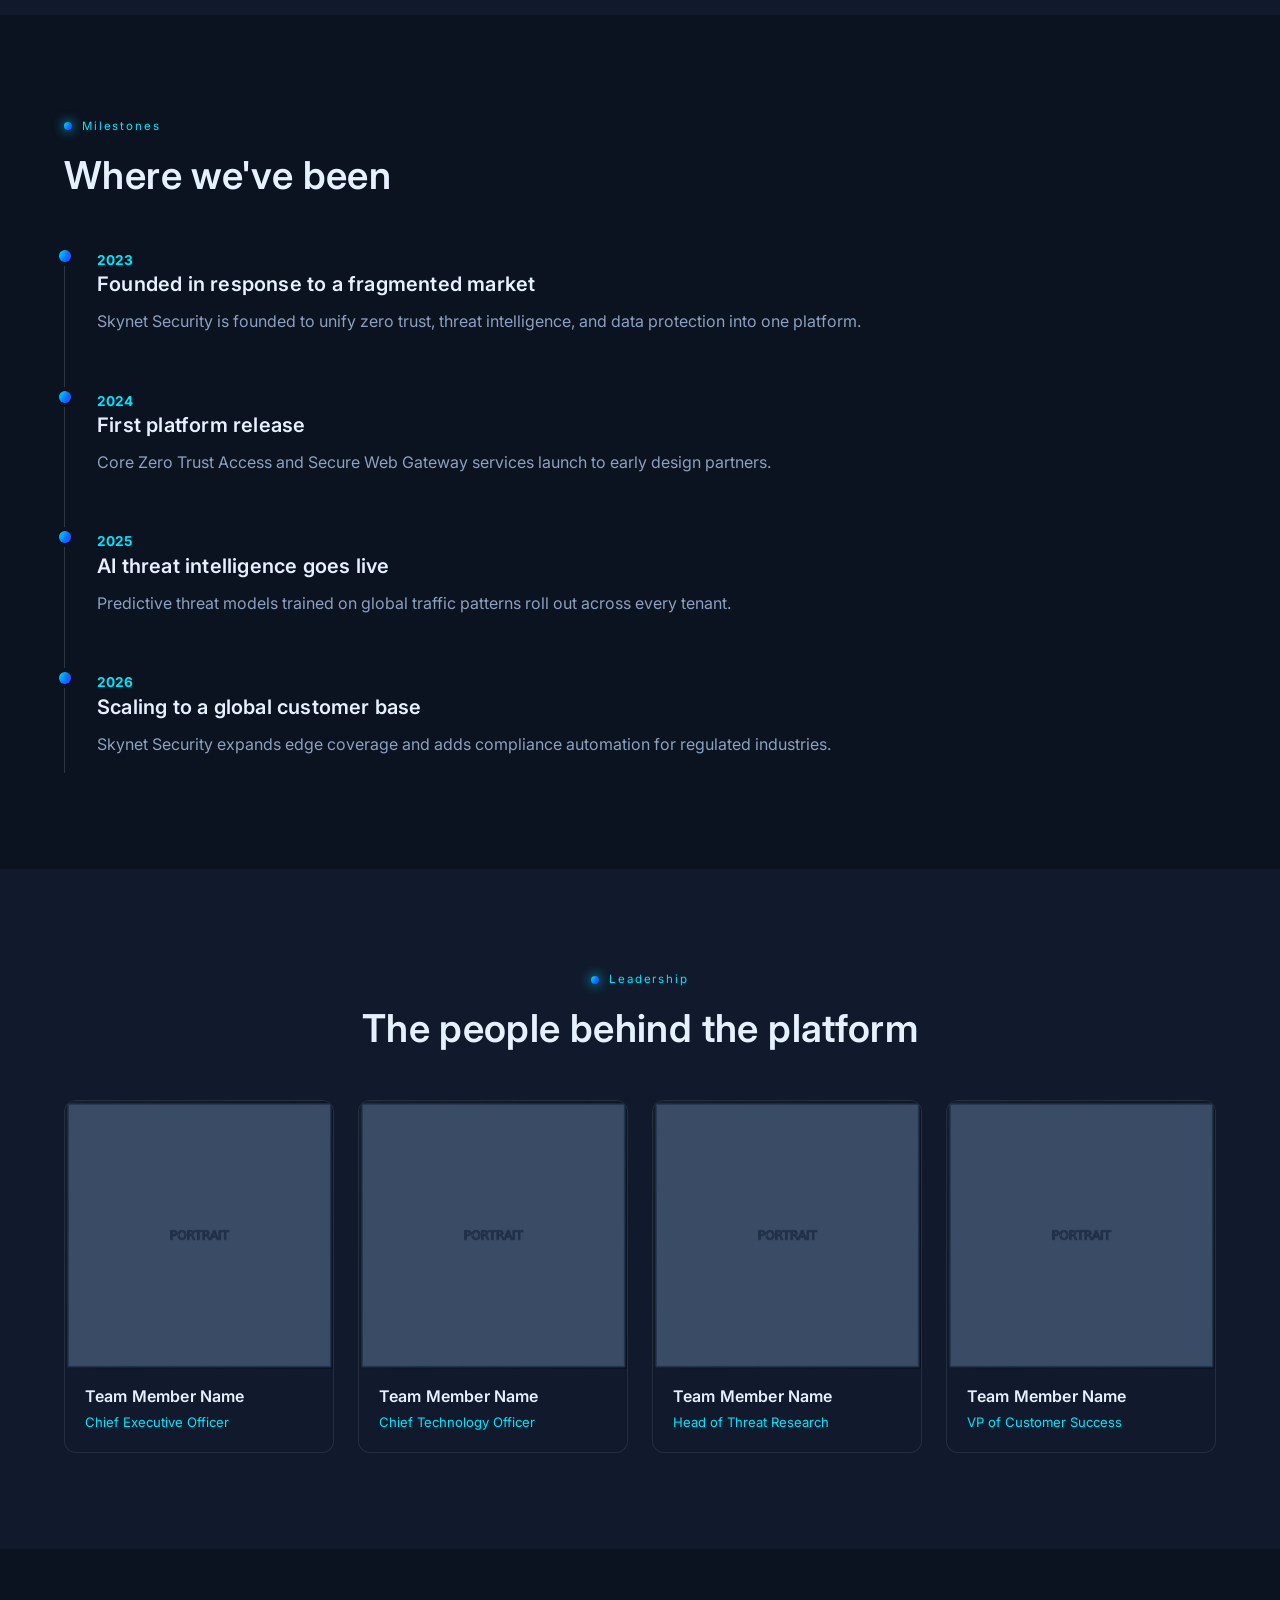
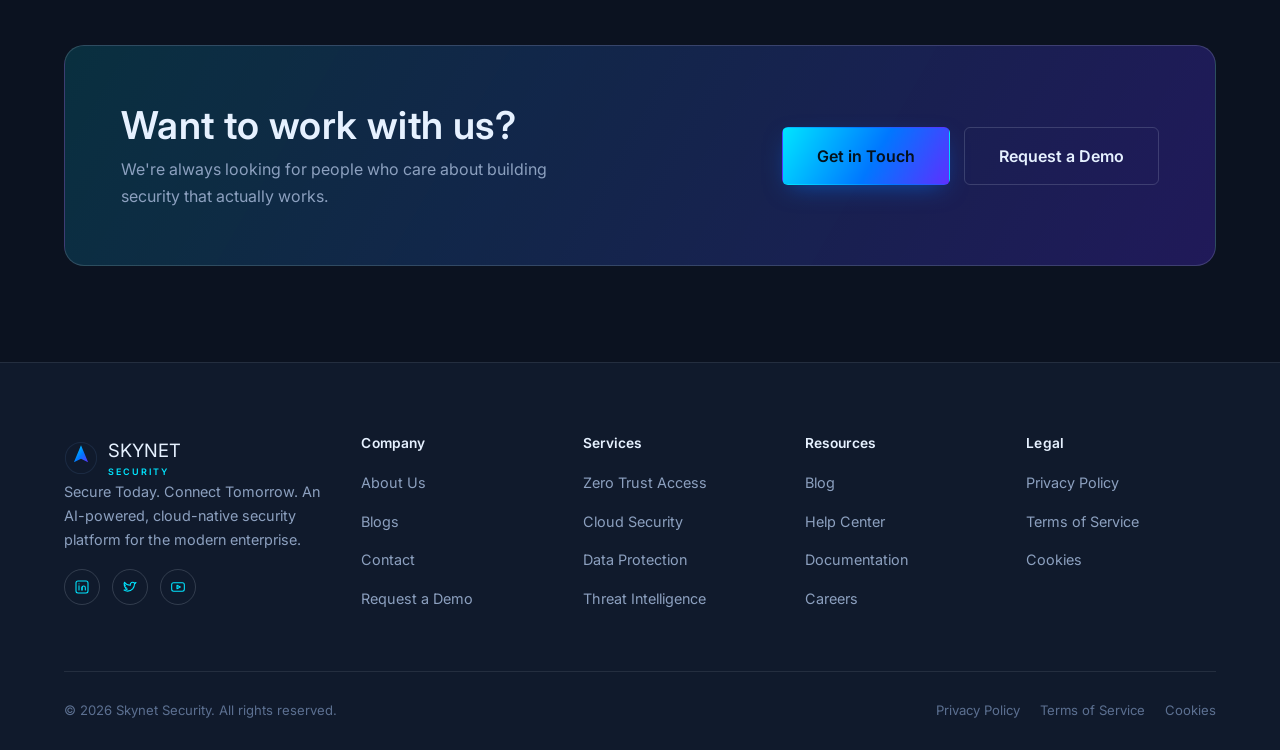
==== commit 15ba37a9: "update" ====
--- a/about-us.html
+++ b/about-us.html
@@ -26,10 +26,8 @@
         <a href="about-us.html" class="is-active">About Us</a>
         <a href="blogs.html">Blogs</a>
         <a href="contact.html">Contact</a>
-        <a href="request-a-demo.html" class="btn btn-primary mobile-demo-btn">Request a Demo</a>
       </nav>
       <div class="nav-actions">
-        <a href="contact.html" class="btn btn-outline">Contact</a>
         <a href="request-a-demo.html" class="btn btn-primary">Request a Demo</a>
         <button class="nav-toggle" aria-label="Toggle menu"><span></span><span></span><span></span></button>
       </div>
--- a/css/style.css
+++ b/css/style.css
@@ -220,28 +220,37 @@
     background 0.25s ease,
     border-color 0.25s ease;
 }
+
 .site-nav.is-scrolled {
   background: rgba(11, 18, 32, 0.86);
   border-bottom-color: var(--border);
 }
+
 .site-nav .container {
+  width: 100%;
   display: flex;
   align-items: center;
   justify-content: space-between;
-  gap: 24px;
-}
+  gap: 16px;
+  margin: 0 auto;
+}
+
+/* Logo */
 .brand {
   display: flex;
   align-items: center;
   gap: 10px;
+  flex-shrink: 0;
   font-family: var(--font-display2);
   font-size: 1.15rem;
   color: var(--text);
 }
+
 .brand img {
   height: 34px;
   width: 34px;
 }
+
 .brand small {
   display: block;
   font-family: var(--font-body);
@@ -250,43 +259,21 @@
   color: var(--cyan);
   font-weight: 600;
 }
+
+/* Mobile menu */
 .nav-links {
-  display: flex;
-  align-items: center;
-  gap: 34px;
-}
-.nav-links a {
-  font-size: 0.94rem;
-  color: var(--text-muted);
-  position: relative;
-  padding: 6px 0;
-  transition: color 0.2s ease;
-}
-.nav-links a::after {
-  content: "";
-  position: absolute;
-  left: 0;
-  bottom: 0;
-  width: 0;
-  height: 2px;
-  background: var(--grad-brand);
-  transition: width 0.2s ease;
-}
-.nav-links a:hover,
-.nav-links a.is-active {
-  color: var(--text);
-}
-.nav-links a:hover::after,
-.nav-links a.is-active::after {
-  width: 100%;
-}
+  display: none;
+}
+
 .nav-actions {
   display: flex;
   align-items: center;
-  gap: 16px;
-}
+  gap: 14px;
+  margin-left: auto;
+}
+
 .nav-toggle {
-  display: none;
+  display: flex;
   flex-direction: column;
   gap: 5px;
   width: 26px;
@@ -295,6 +282,7 @@
   cursor: pointer;
   padding: 6px 0;
 }
+
 .nav-toggle span {
   height: 2px;
   width: 100%;
@@ -302,6 +290,37 @@
   transition:
     transform 0.2s ease,
     opacity 0.2s ease;
+}
+
+
+/* =========================
+   Desktop
+   ========================= */
+@media (min-width: 769px) {
+
+  .site-nav .container {
+    gap: 24px;
+  }
+
+  .nav-links {
+    display: flex;
+    align-items: center;
+    justify-content: flex-end;
+    gap: 30px;
+    margin-left: auto;
+  }
+
+  .nav-actions {
+    display: flex;
+    align-items: center;
+    gap: 0;
+    margin-left: 40px;
+    flex-shrink: 0;
+  }
+
+  .nav-toggle {
+    display: none;
+  }
 }
 
 /* ---------- Hero ---------- */
@@ -1410,6 +1429,9 @@
 }
 
 @media (max-width: 760px) {
+  .site-nav .container {
+    gap: 12px;
+  }
   .nav-links,
   .nav-actions .btn-outline {
     display: none;
@@ -1417,8 +1439,12 @@
   .nav-actions .btn-primary {
     display: none;
   }
+  .nav-actions {
+    margin-left: 0;
+  }
   .nav-toggle {
     display: flex;
+    margin-left: auto;
   }
   .mobile-demo-btn {
     display: none;
@@ -1436,6 +1462,8 @@
     padding: 16px 24px 24px;
     border-bottom: 1px solid var(--border);
     z-index: 1001;
+    width: 100%;
+    box-sizing: border-box;
   }
   .site-nav.nav-open .nav-links a {
     padding: 10px 0;
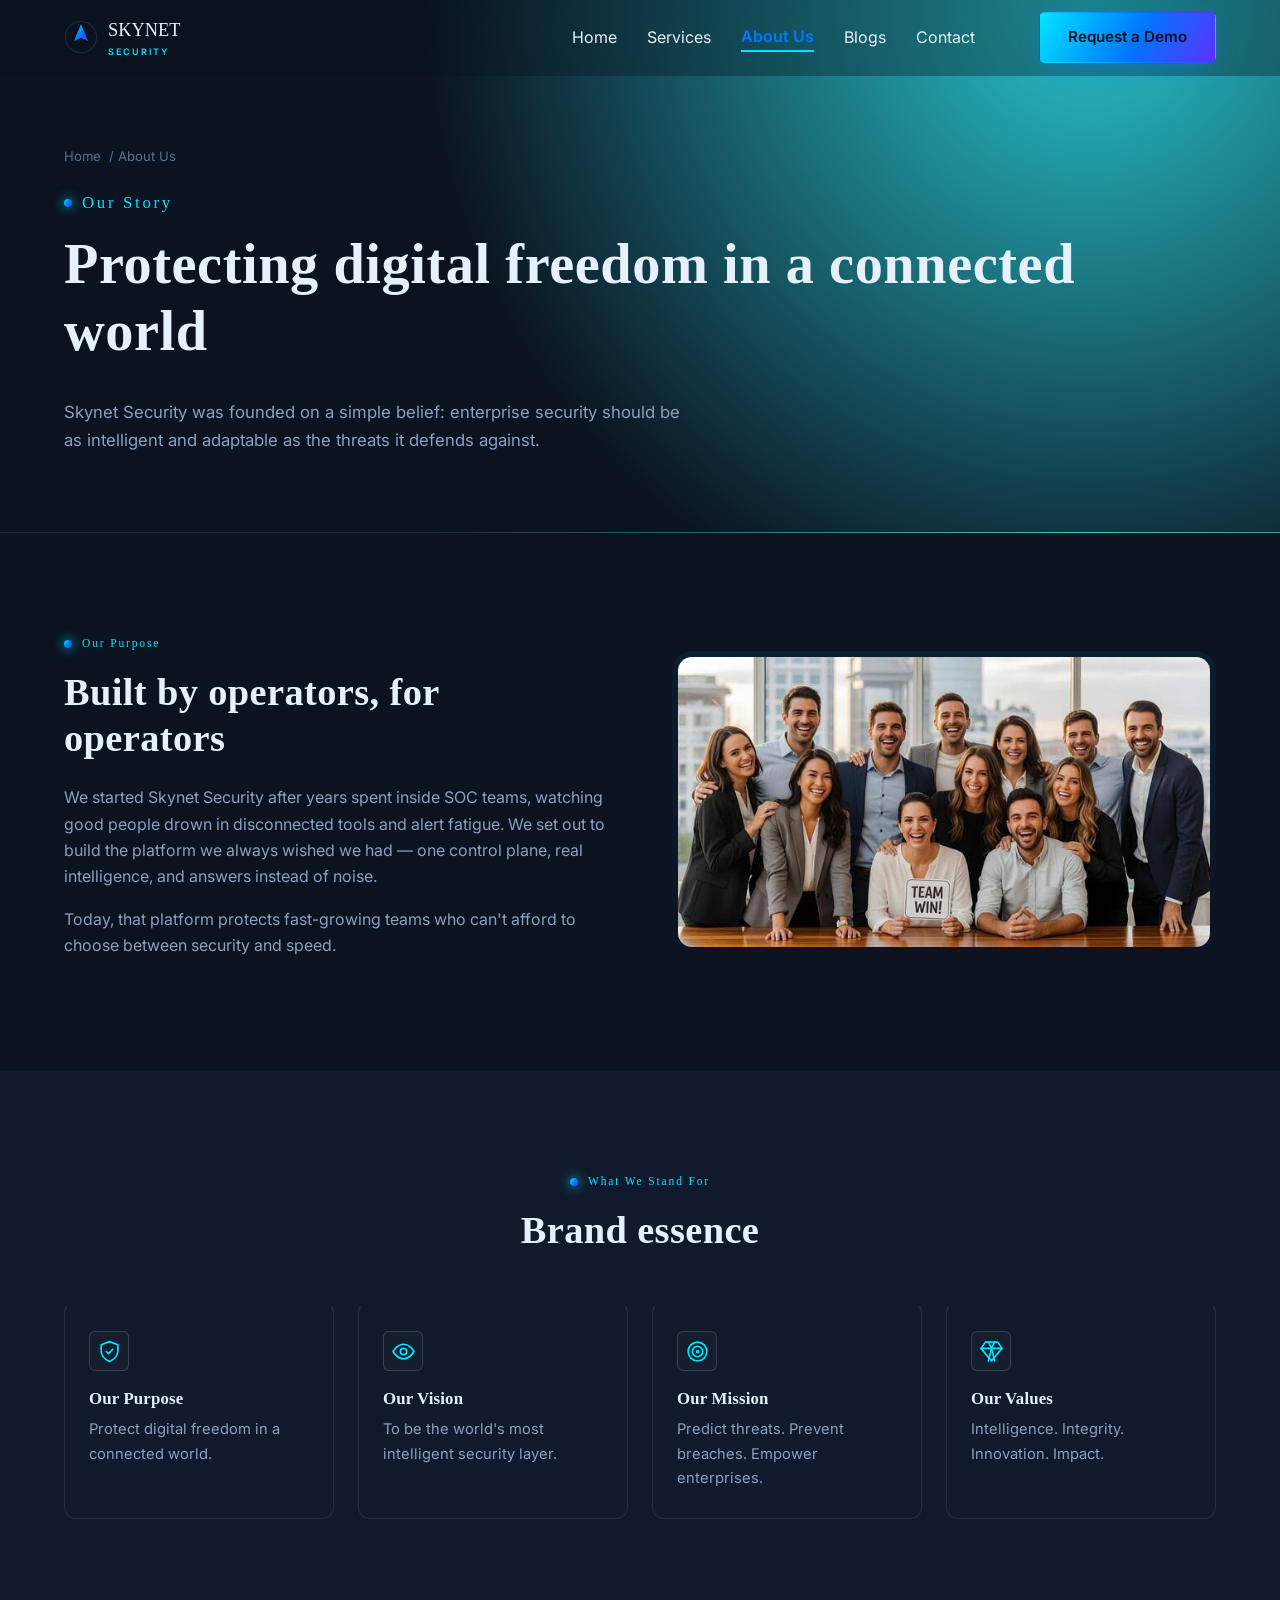
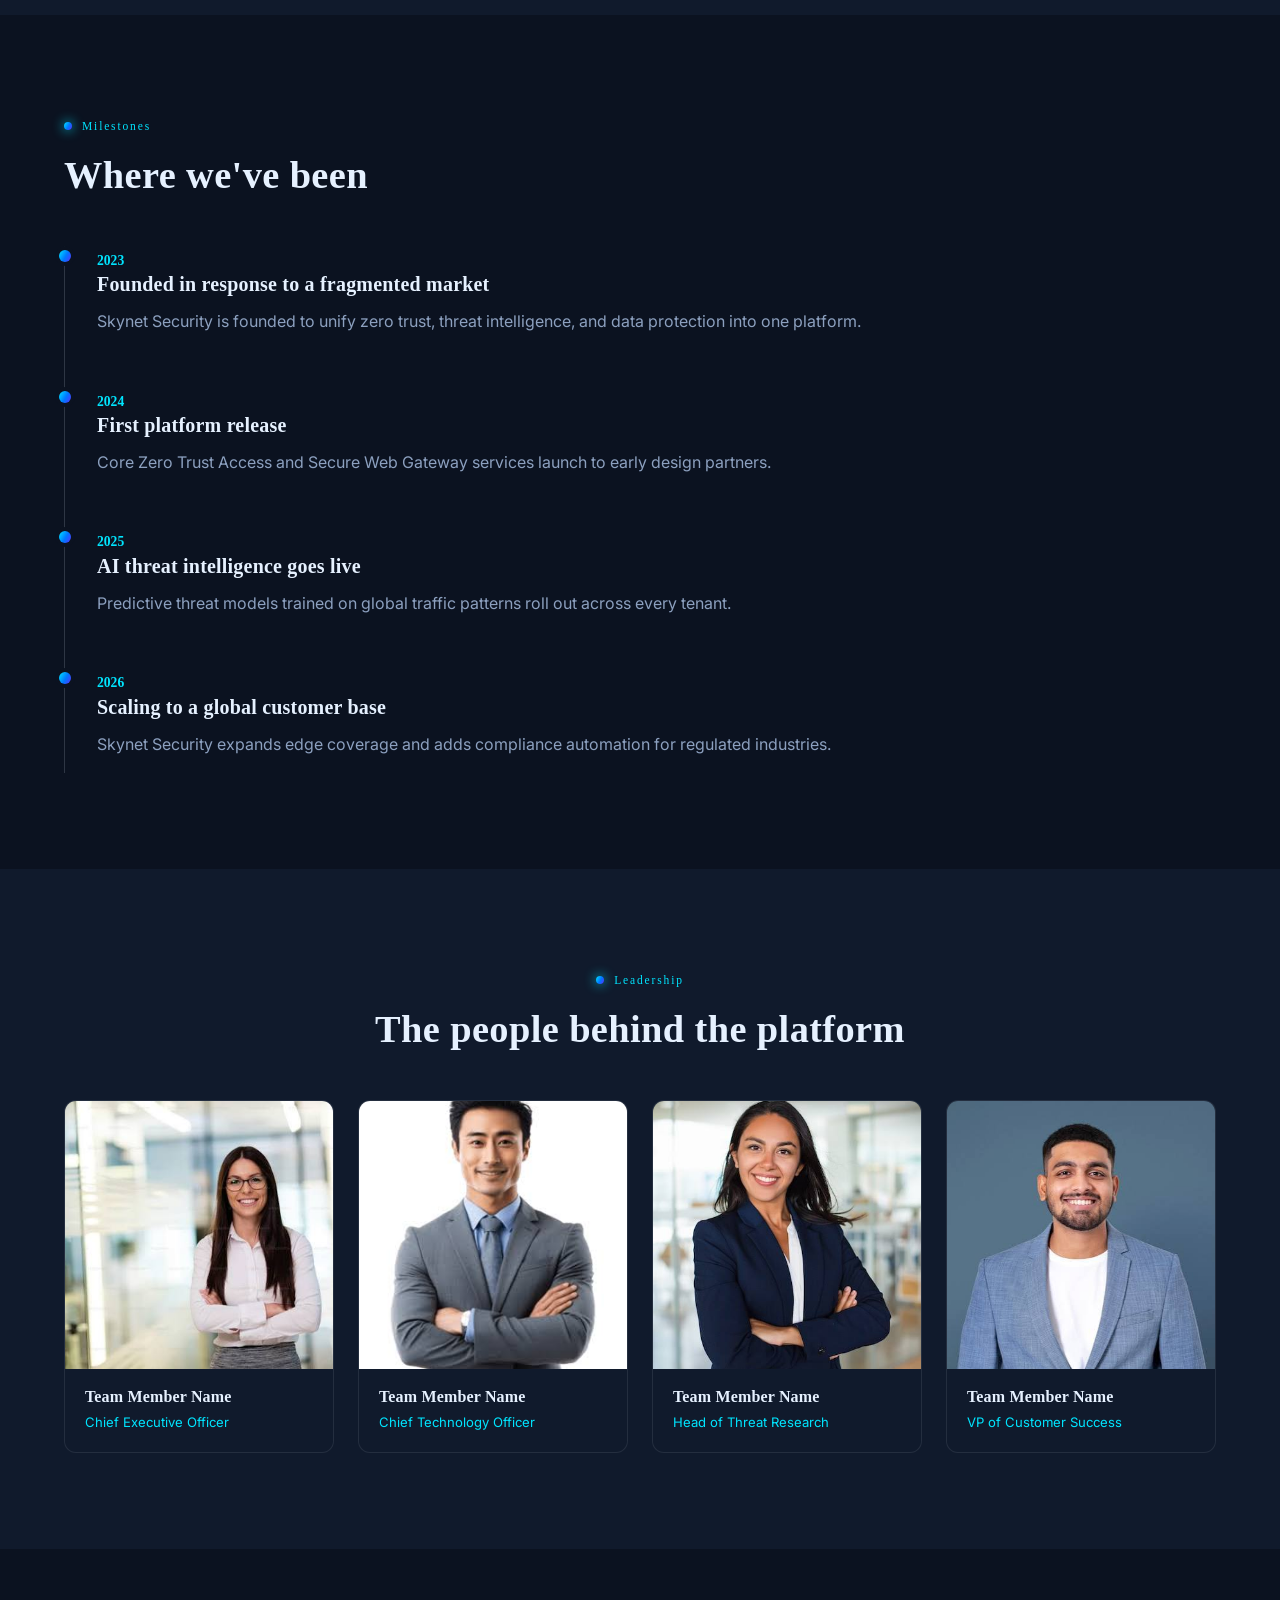
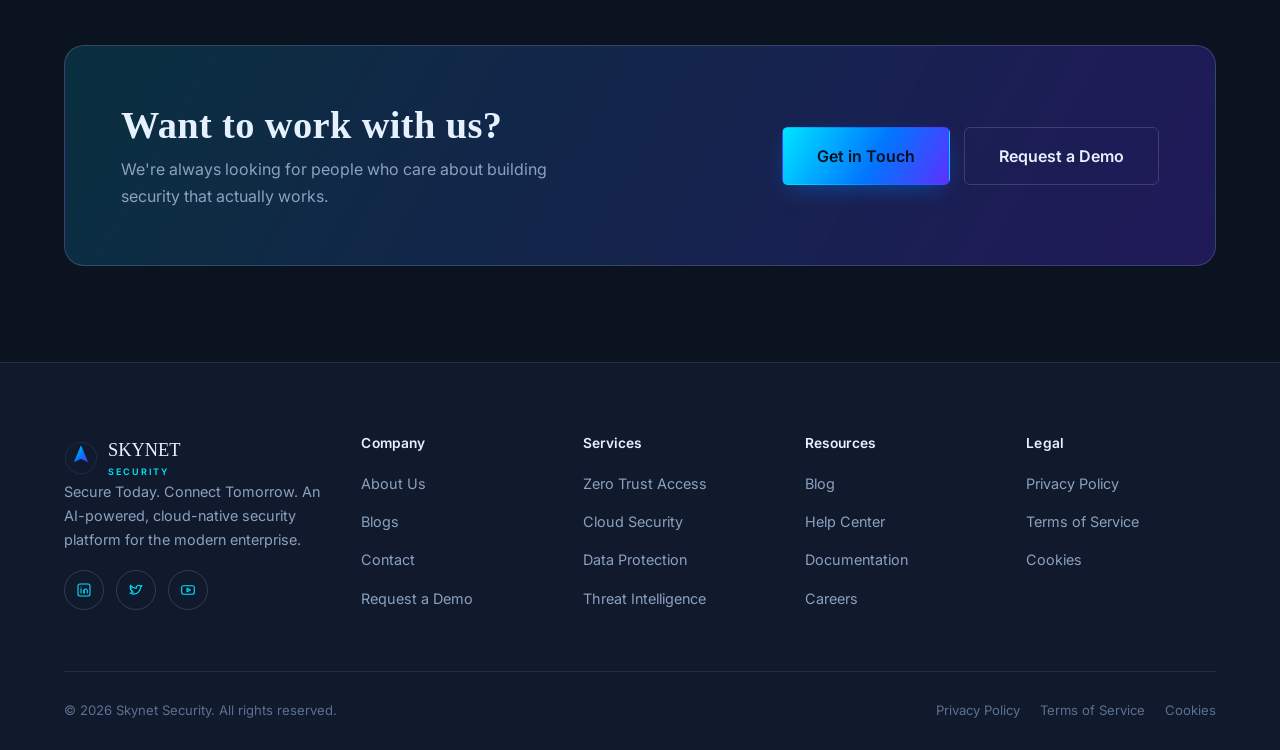
==== commit b5dbe783: "update" ====
--- a/about-us.html
+++ b/about-us.html
@@ -54,7 +54,7 @@
           <p>Today, that platform protects fast-growing teams who can't afford to choose between security and speed.</p>
         </div>
         <div class="split-media">
-          <img src="assets/images/team-group.png" alt="Skynet Security team collaborating">
+          <img src="assets/images/team-photo.png" alt="Skynet Security team collaborating">
         </div>
       </div>
     </div>
@@ -133,28 +133,28 @@
       </div>
       <div class="team-grid">
         <div class="team-card">
-          <img src="assets/images/team-member-1.jpg" alt="Team member portrait placeholder">
+          <img src="assets/images/member4.png" alt="Team member portrait placeholder">
           <div class="team-info">
             <h3>Team Member Name</h3>
             <span>Chief Executive Officer</span>
           </div>
         </div>
         <div class="team-card">
-          <img src="assets/images/team-member-2.jpg" alt="Team member portrait placeholder">
+          <img src="assets/images/member2.png" alt="Team member portrait placeholder">
           <div class="team-info">
             <h3>Team Member Name</h3>
             <span>Chief Technology Officer</span>
           </div>
         </div>
         <div class="team-card">
-          <img src="assets/images/team-member-3.jpg" alt="Team member portrait placeholder">
+          <img src="assets/images/member3.png" alt="Team member portrait placeholder">
           <div class="team-info">
             <h3>Team Member Name</h3>
             <span>Head of Threat Research</span>
           </div>
         </div>
         <div class="team-card">
-          <img src="assets/images/team-member-4.jpg" alt="Team member portrait placeholder">
+          <img src="assets/images/member7.png" alt="Team member portrait placeholder">
           <div class="team-info">
             <h3>Team Member Name</h3>
             <span>VP of Customer Success</span>
--- a/css/style.css
+++ b/css/style.css
@@ -27,9 +27,9 @@
 
   /* Type */
   --font-display: "Orbitron", sans-serif;
-  --font-display2: "DM Serif Display", , sans-serif;
+  --font-display2: "DM Serif Display", serif;
   --font-body: "Inter", sans-serif;
-  --font-body2: "Times New Roman", sans-serif;
+  --font-body2: "Times New Roman", serif;
 
   /* Layout */
   --maxw: 1200px;
@@ -154,7 +154,7 @@
   align-items: center;
   justify-content: center;
   gap: 8px;
-  font-family: var(--font-body1);
+  font-family: var(--font-body);
   font-weight: 600;
   font-size: 0.95rem;
   padding: 13px 28px;
@@ -203,24 +203,31 @@
   font-size: 1rem;
 }
 
-/* ---------- Navbar ---------- */
+/* =========================================
+   Navbar
+   ========================================= */
+
 .site-nav {
   position: fixed;
-  top: 0;
-  left: 0;
-  right: 0;
+  inset: 0 0 auto;
   z-index: 1000;
+
   height: var(--nav-h);
-  display: flex;
-  align-items: center;
+
+  display: flex;
+  align-items: center;
+
   background: rgba(11, 18, 32, 0.35);
   border-bottom: 1px solid transparent;
   backdrop-filter: blur(10px);
+
   transition:
     background 0.25s ease,
     border-color 0.25s ease;
 }
 
+/* Scrolled state */
+
 .site-nav.is-scrolled {
   background: rgba(11, 18, 32, 0.86);
   border-bottom-color: var(--border);
@@ -228,102 +235,182 @@
 
 .site-nav .container {
   width: 100%;
+  margin-inline: auto;
+
   display: flex;
   align-items: center;
   justify-content: space-between;
-  gap: 16px;
-  margin: 0 auto;
-}
-
-/* Logo */
+  gap: 24px;
+}
+
+/* =============Brand======== */
+
 .brand {
   display: flex;
   align-items: center;
   gap: 10px;
   flex-shrink: 0;
+  color: var(--text);
   font-family: var(--font-display2);
   font-size: 1.15rem;
-  color: var(--text);
+  text-decoration: none;
 }
 
 .brand img {
+  width: 34px;
   height: 34px;
-  width: 34px;
+  object-fit: contain;
 }
 
 .brand small {
   display: block;
+  color: var(--cyan);
   font-family: var(--font-body);
   font-size: 0.56rem;
+  font-weight: 600;
   letter-spacing: 0.22em;
-  color: var(--cyan);
+}
+
+.nav-links {
+  display: flex;
+  align-items: center;
+  gap: 30px;
+  margin-left: auto;
+}
+
+.nav-actions {
+  display: flex;
+  align-items: center;
+  gap: 14px;
+  flex-shrink: 0;
+}
+.nav-links a:hover {
+  border-bottom: 2px solid var(--cyan);
+  transform: rotateY(2deg);
+  transition: all 0.2s ease;
+}
+
+.nav-links a.is-active {
+  color: #007bff;
+  border-bottom: 2px solid var(--cyan);
+}
+
+.nav-links a.is-active {
   font-weight: 600;
 }
-
-/* Mobile menu */
-.nav-links {
+/* --- Mobile Menu Toggle ------*/
+
+.nav-toggle {
   display: none;
-}
-
-.nav-actions {
-  display: flex;
-  align-items: center;
-  gap: 14px;
-  margin-left: auto;
-}
-
-.nav-toggle {
-  display: flex;
   flex-direction: column;
   gap: 5px;
   width: 26px;
+  padding: 6px 0;
   background: none;
   border: none;
   cursor: pointer;
-  padding: 6px 0;
 }
 
 .nav-toggle span {
+  width: 100%;
   height: 2px;
-  width: 100%;
+
   background: var(--text);
+
   transition:
     transform 0.2s ease,
     opacity 0.2s ease;
 }
 
-
-/* =========================
-   Desktop
-   ========================= */
+/*  Mobile Demo Button */
+
+.mobile-demo-btn {
+  display: none;
+}
+
+/* ----- Mobile Navbar ---- */
+
+@media (max-width: 768px) {
+
+  .site-nav .container {
+    gap: 12px;
+  }
+
+  /* Hide desktop navigation and buttons */
+
+  .nav-links,
+  .nav-actions .btn-outline,
+  .nav-actions .btn-primary {
+    display: none;
+  }
+
+  /* Mobile actions */
+
+  .nav-actions {
+    margin-left: 0;
+    gap: 14px;
+  }
+
+  .nav-toggle {
+    display: flex;
+    margin-left: auto;
+  }
+
+  /* Open mobile menu */
+
+  .site-nav.nav-open .nav-links {
+    position: absolute;
+    inset: 100% 0 auto;
+
+    display: flex;
+    flex-direction: column;
+    align-items: flex-start;
+    gap: 4px;
+
+    width: 100%;
+    box-sizing: border-box;
+
+    padding: 16px 24px 24px;
+
+    background: rgba(11, 18, 32, 0.98);
+    border-bottom: 1px solid var(--border);
+  }
+
+  /* Mobile links */
+
+  .site-nav.nav-open .nav-links a {
+    width: 100%;
+    padding: 10px 0;
+  }
+
+  /* Mobile demo button */
+
+  .site-nav.nav-open .mobile-demo-btn {
+    display: inline-flex;
+    justify-content: center;
+
+    width: 100%;
+    margin-top: 8px;
+
+    color: var(--text);
+  }
+}
+
+/* ------ Desktop Navbar ------ */
+
 @media (min-width: 769px) {
 
-  .site-nav .container {
-    gap: 24px;
-  }
-
   .nav-links {
-    display: flex;
-    align-items: center;
-    justify-content: flex-end;
-    gap: 30px;
     margin-left: auto;
   }
 
   .nav-actions {
-    display: flex;
-    align-items: center;
     gap: 0;
     margin-left: 40px;
-    flex-shrink: 0;
-  }
-
-  .nav-toggle {
-    display: none;
-  }
-}
-
-/* ---------- Hero ---------- */
+  }
+
+}
+/* ============== Hero =========== */
 .hero {
   position: relative;
   min-height: 100vh;
@@ -453,14 +540,14 @@
 /* ---------- Icon tiles / cards ---------- */
 .tile-grid {
   display: grid;
-  grid-template-columns: repeat(4, 1fr);
+  grid-template-columns: repeat(4, minmax(0, 1fr));
   gap: 24px;
 }
 .grid-3 {
-  grid-template-columns: repeat(3, 1fr);
-}
-.grid-2 {
-  grid-template-columns: repeat(2, 1fr);
+  grid-template-columns: repeat(3, minmax(0, 1fr));
+}
+.grid-2{
+  grid-template-columns: repeat(2,minmax(0,1fr));
 }
 
 .tile {
@@ -477,8 +564,7 @@
   border-top-color: var(--cyan);
   transform: translateY(-4px);
 }
-.tile .tile-icon,
-.tile .title-icon {
+.tile .tile-icon {
   width: 40px;
   height: 40px;
   border-radius: var(--radius-sm);
@@ -502,7 +588,25 @@
   font-size: 0.92rem;
   margin-bottom: 0;
 }
-
+/* ======== Tablet===== */
+
+@media (min-width: 601px) and (max-width: 1024px) {
+
+  .tile-grid {
+    grid-template-columns: repeat(2, minmax(0, 1fr));
+  }
+
+}
+
+/* ========= Mobile ===== */
+
+@media (max-width: 600px) {
+  .tile-grid {
+    display: grid;
+    grid-template-columns: 1fr;
+  }
+
+}
 /* ---------- Split / zig-zag feature rows ---------- */
 .split {
   display: grid;
@@ -517,13 +621,19 @@
   position: relative;
   border-radius: var(--radius-lg);
   overflow: hidden;
-  border: 1px solid var(--border);
   background: var(--grad-panel);
   padding: 6px;
+  display: flex;
+  align-items: center;
+  justify-content: center;
 }
 .split-media img {
+  display: block;
+  width: 100%;
+  height: 100%;
+  max-height: 100%;
+  object-fit: cover;
   border-radius: calc(var(--radius-lg) - 6px);
-  width: 100%;
 }
 .split-body ul {
   margin-top: 22px;
@@ -624,8 +734,8 @@
   margin-top: 18px;
 }
 .footer-social a {
-  width: 36px;
-  height: 36px;
+  width: 40px;
+  height: 40px;
   border-radius: 50%;
   border: 1px solid var(--border-strong);
   display: flex;
@@ -719,9 +829,7 @@
 .breadcrumb a:hover {
   color: var(--cyan);
 }
-/* =========================================================
-   MOBILE FOOTER ONLY
-   ========================================================= */
+/*  MOBILE FOOTER ONLY    */
 
 @media (max-width: 768px) {
 
@@ -778,10 +886,13 @@
 
   /* Social icons */
   .site-footer .footer-social {
-    display: flex;
-    align-items: center;
+    display: grid;
+    grid-template-columns: repeat(3, minmax(0, 1fr));
     gap: 10px;
     margin-top: 18px;
+    border-top: 1px solid var(--cyan);
+    border-bottom: 1px solid var(--cyan);
+    padding: 15px;
   }
 
   .site-footer .footer-social a {
@@ -823,64 +934,6 @@
 }
 
 
-/* =========================================================
-   SMALL PHONES
-   ========================================================= */
-
-@media (max-width: 480px) {
-
-  .site-footer {
-    padding: 42px 20px 22px;
-  }
-
-  .site-footer .footer-top {
-    grid-template-columns: repeat(2, minmax(0, 1fr));
-    gap: 32px 18px;
-    padding-bottom: 32px;
-  }
-
-  .site-footer .footer-brand {
-    grid-column: 1 / -1;
-  }
-
-  .site-footer .footer-brand p {
-    font-size: 0.84rem;
-    line-height: 1.65;
-  }
-
-  .site-footer .footer-col h4 {
-    font-size: 0.82rem;
-    margin-bottom: 12px;
-  }
-
-  .site-footer .footer-col ul li {
-    margin-bottom: 9px;
-  }
-
-  .site-footer .footer-col ul li a {
-    font-size: 0.82rem;
-  }
-
-  .site-footer .footer-social a {
-    width: 34px;
-    height: 34px;
-    flex-basis: 34px;
-  }
-
-  .site-footer .footer-bottom {
-    gap: 14px;
-    padding-top: 22px;
-  }
-
-  .site-footer .footer-bottom .legal-inline {
-    gap: 7px 14px;
-  }
-
-  .site-footer .footer-bottom .legal-inline a,
-  .site-footer .footer-bottom p {
-    font-size: 0.75rem;
-  }
-}
 /* ---------- Services page ---------- */
 .service-detail {
   display: grid;
@@ -925,7 +978,19 @@
   height: 1px;
   background: var(--cyan);
 }
-
+/*------Mobile Screan-----*/
+@media (max-width:721px) {
+  .split,
+  .split.reverse .split-media {
+    order: initial;
+  }
+  .split {
+    grid-template-columns: 1fr;
+  }
+  .split-media {
+    order: -1;
+  }
+}
 /* ---------- Process steps ---------- */
 .process-list {
   display: flex;
@@ -1097,20 +1162,34 @@
 .blog-featured {
   display: grid;
   grid-template-columns: 1.1fr 0.9fr;
-  gap: 40px;
-  align-items: center;
+  gap: 0;
+  align-items: stretch;
   border: 1px solid var(--border);
   border-radius: var(--radius-lg);
   overflow: hidden;
   background: var(--bg-panel);
   margin-bottom: 56px;
 }
+
 .blog-featured .blog-thumb {
-  aspect-ratio: auto;
+  width: 100%;
+  aspect-ratio: 16 / 10;
+  overflow: hidden;
+}
+
+.blog-featured .blog-thumb img {
+  width: 100%;
   height: 100%;
-}
+  display: block;
+  object-fit: cover;
+}
+
 .blog-featured .blog-body {
   padding: 40px;
+  display: flex;
+  flex-direction: column;
+  justify-content: center;
+  min-width: 0;
 }
 .pagination {
   display: flex;
@@ -1133,6 +1212,18 @@
   background: var(--grad-brand);
   color: #04111c;
   border-color: transparent;
+}
+@media (max-width:600px) {
+  .blog-grid{
+    display: grid;
+    grid-template-columns: 1fr;
+  }
+  .blog-featured {
+    grid-template-columns: 1fr;
+  }
+  .blog-featured .blog-thumb {
+    height: 220px;
+  }
 }
 
 /* ---------- Contact ---------- */
@@ -1377,10 +1468,8 @@
 /* ==========================================================================
    Responsive
    ========================================================================== */
-@media (max-width: 1080px) {
-  .tile-grid {
-    grid-template-columns: repeat(2, 1fr);
-  }
+@media (max-width: 900px) {
+
   .stat-row {
     grid-template-columns: repeat(2, 1fr);
   }
@@ -1388,10 +1477,10 @@
     grid-template-columns: repeat(2, 1fr);
   }
   .team-grid {
-    grid-template-columns: repeat(2, 1fr);
+    grid-template-columns: 1fr;
   }
   .blog-grid {
-    grid-template-columns: repeat(2, 1fr);
+    grid-template-columns: 1fr;
   }
   .footer-top {
     grid-template-columns: 1.2fr 1fr 1fr;
@@ -1403,16 +1492,7 @@
   .hero .container {
     grid-template-columns: 1fr;
   }
-  .split,
-  .split.reverse .split-media {
-    order: initial;
-  }
-  .split {
-    grid-template-columns: 1fr;
-  }
-  .split-media {
-    order: -1;
-  }
+  
   .contact-wrap,
   .demo-wrap {
     grid-template-columns: 1fr;
@@ -1426,60 +1506,12 @@
   .service-detail {
     grid-template-columns: 1fr;
   }
-}
-
-@media (max-width: 760px) {
-  .site-nav .container {
-    gap: 12px;
-  }
-  .nav-links,
-  .nav-actions .btn-outline {
-    display: none;
-  }
-  .nav-actions .btn-primary {
-    display: none;
-  }
-  .nav-actions {
-    margin-left: 0;
-  }
-  .nav-toggle {
-    display: flex;
-    margin-left: auto;
-  }
-  .mobile-demo-btn {
-    display: none;
-  }
-  .site-nav.nav-open .nav-links {
-    display: flex;
-    position: absolute;
-    top: 100%;
-    left: 0;
-    right: 0;
-    flex-direction: column;
-    align-items: flex-start;
-    gap: 4px;
-    background: rgba(11, 18, 32, 0.98);
-    padding: 16px 24px 24px;
-    border-bottom: 1px solid var(--border);
-    z-index: 1001;
-    width: 100%;
-    box-sizing: border-box;
-  }
-  .site-nav.nav-open .nav-links a {
-    padding: 10px 0;
-    width: 100%;
-  }
-  .site-nav.nav-open .nav-links .mobile-demo-btn {
-    display: inline-flex;
-    width: 100%;
-    justify-content: center;
-    margin-top: 8px;
-    color: var(--text);
-  }
+
   .trust-strip {
     padding: 8px 0;
     overflow: hidden;
   }
+
   .trust-strip .container {
     display: block;
     width: 100vw;
@@ -1490,61 +1522,57 @@
     padding-left: 0;
     padding-right: 0;
   }
+
   .trust-strip marquee {
     display: flex;
     align-items: center;
     justify-content: center;
-    min-height:30px;
+    min-height: 30px;
     width: 100vw;
   }
+
   .trust-strip .trust-label {
     font-size: 0.68rem;
     white-space: nowrap;
   }
+
   .trust-logos {
     gap: 18px;
     min-width: max-content;
   }
+
   .trust-logos img {
     height: 16px;
     flex-shrink: 0;
   }
-  .tile-grid,
-  .grid-3,
-  .grid-2,
-  .value-list,
-  .team-grid,
-  .blog-grid {
-    grid-template-columns: 1fr;
-  }
+
   .stat-row {
     grid-template-columns: repeat(2, 1fr);
   }
-  
+
   .form-row {
     grid-template-columns: 1fr;
   }
+
   .cta-banner {
     padding: 36px;
     flex-direction: column;
     text-align: center;
   }
+
   .cta-banner-actions {
     justify-content: center;
   }
-  .blog-featured {
-    grid-template-columns: 1fr;
-  }
-  .blog-featured .blog-thumb {
-    height: 220px;
-  }
+
   .section {
     padding: 64px 0;
   }
+
   .page-header {
     padding-bottom: 40px;
   }
 }
+
 
 @media (prefers-reduced-motion: reduce) {
   * {
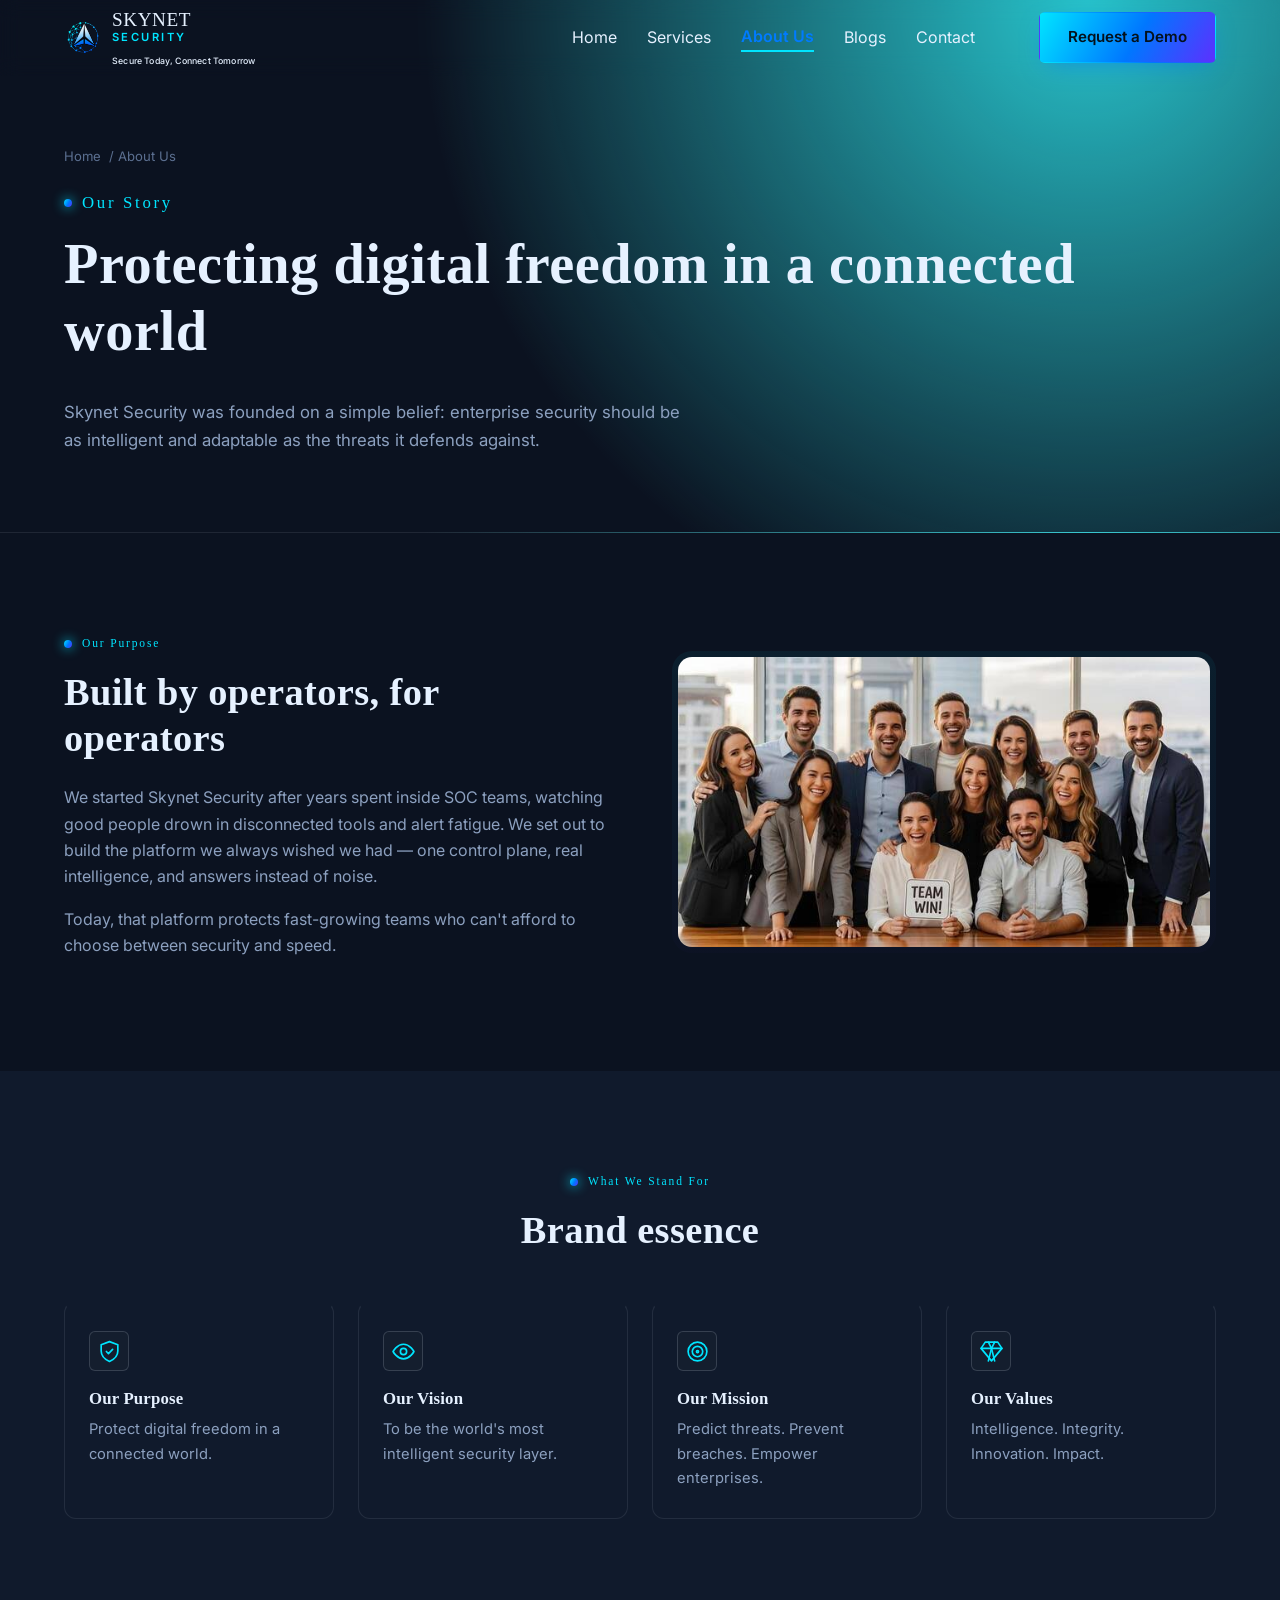
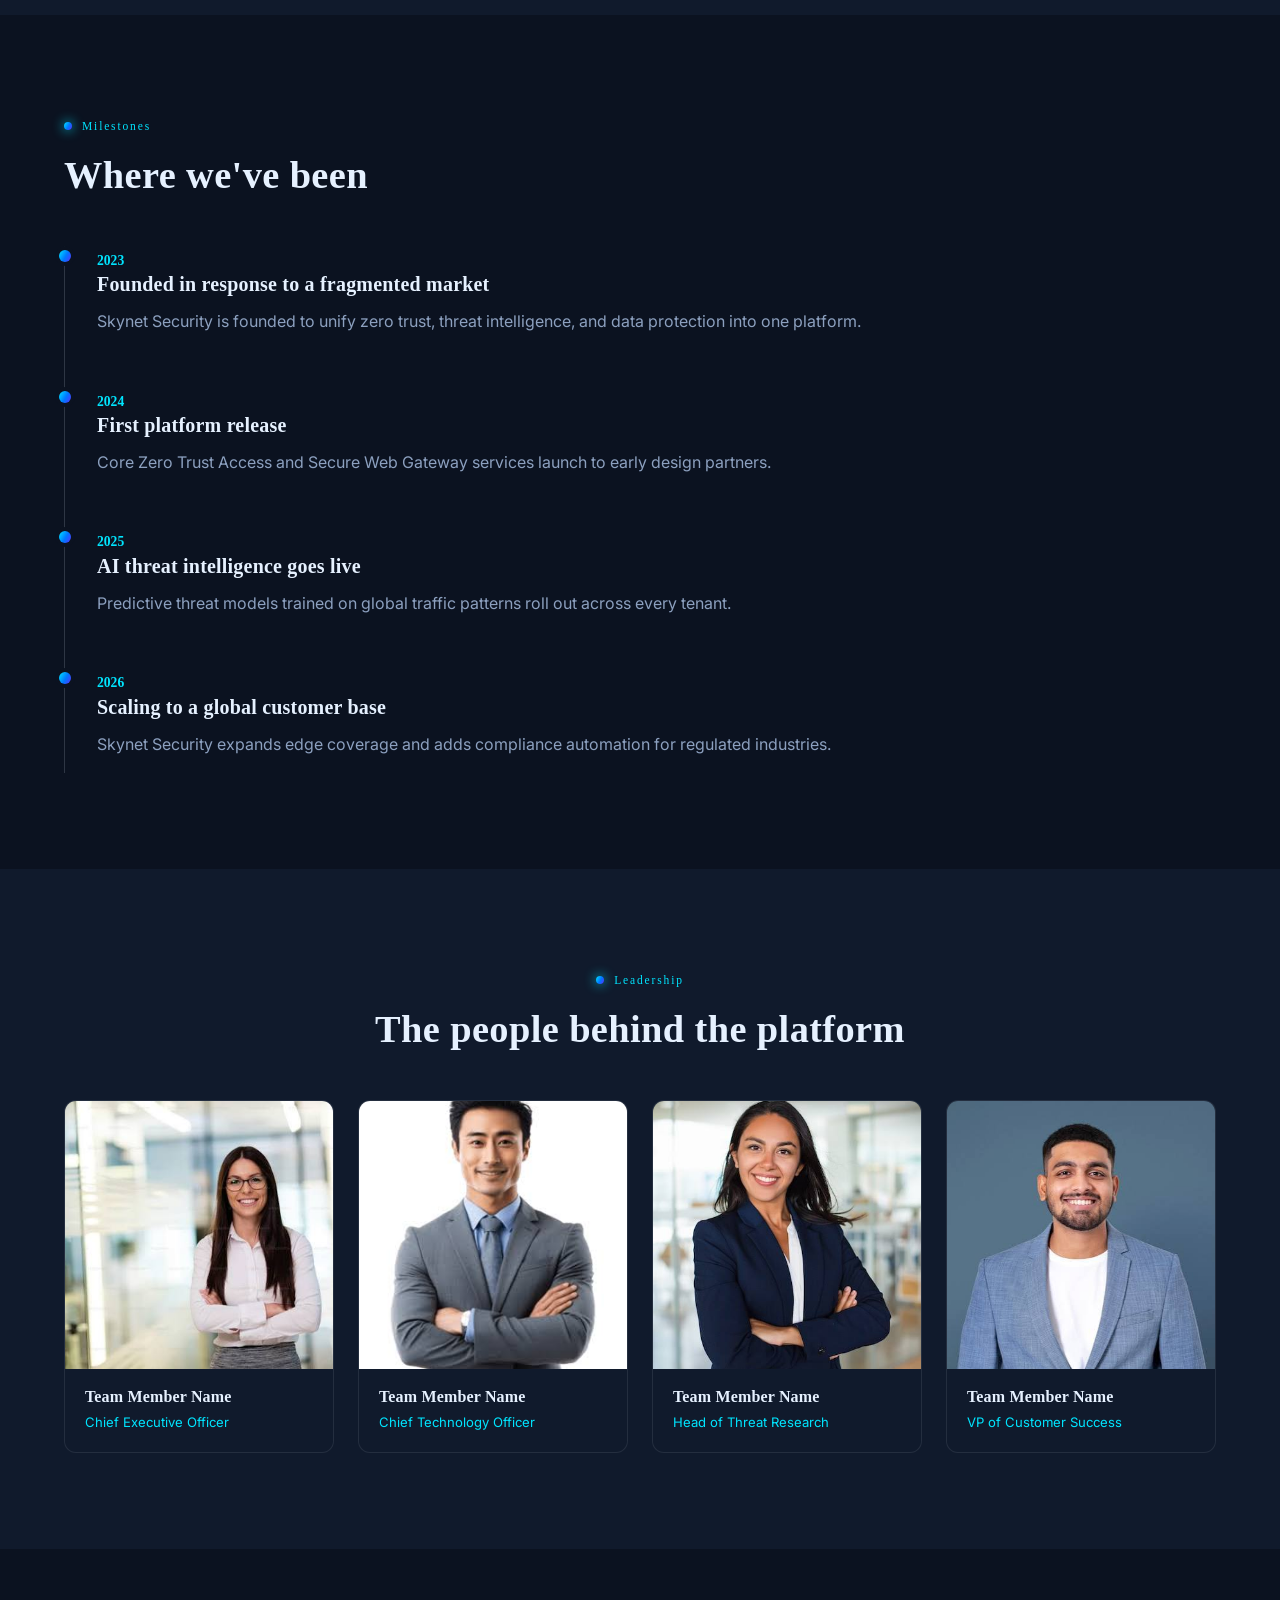
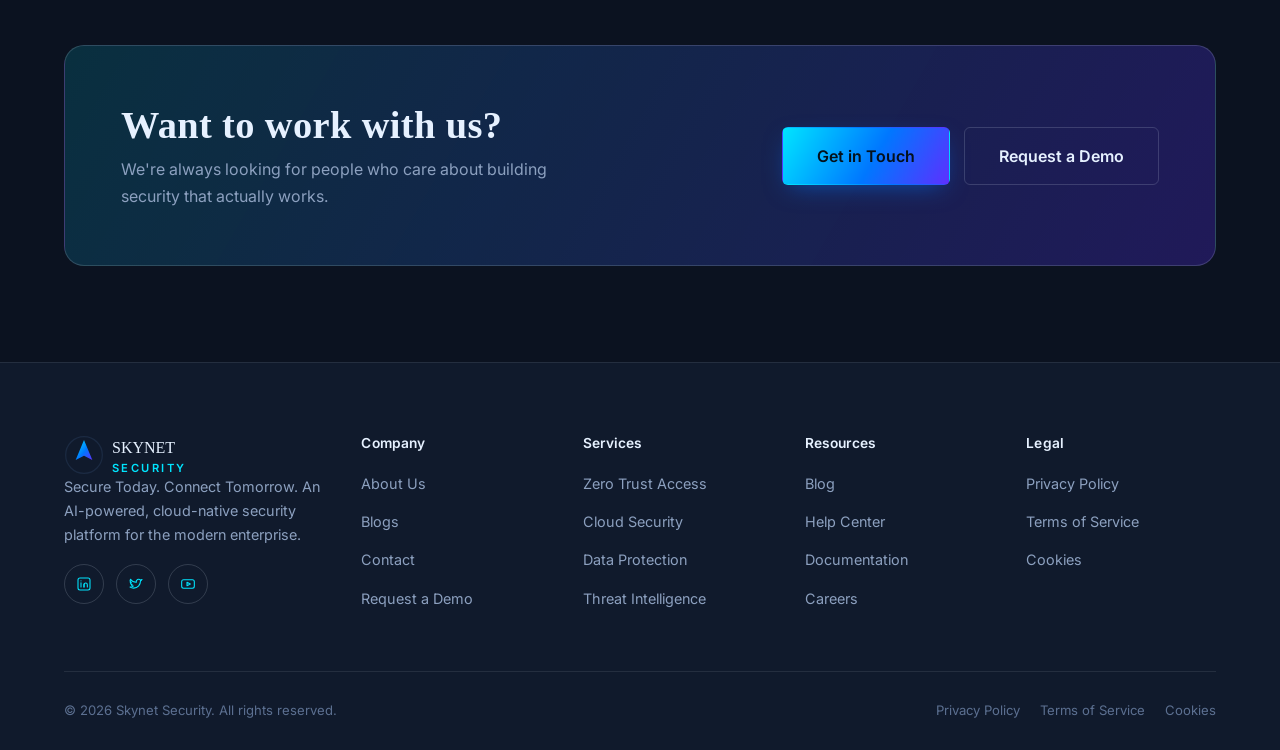
==== commit 95a35075: "update" ====
--- a/about-us.html
+++ b/about-us.html
@@ -16,9 +16,17 @@
 
   <header class="site-nav">
     <div class="container">
-      <a href="index.html" class="brand">
-        <img src="assets/icons/logo-icon.svg" alt="Skynet Security logo">
-        <span>SKYNET<small>SECURITY</small></span>
+        <a href="index.html" class="brand">
+        <img src="assets/icons/brand-logo.png" alt="Skynet Security logo">
+        <span class="brand-text">
+          <span class="brand-name">
+            SKYNET
+            <small>SECURITY</small>
+          </span>
+          <span class="tagline">
+            Secure Today, Connect Tomorrow
+          </span>
+        </span>
       </a>
       <nav class="nav-links">
         <a href="index.html">Home</a>
--- a/css/style.css
+++ b/css/style.css
@@ -50,7 +50,7 @@
 }
 body {
   margin: 0;
-  background: var(--bg);
+  background: var(--bg); 
   color: var(--text);
   font-family: var(--font-body);
   font-size: 16px;
@@ -211,16 +211,13 @@
   position: fixed;
   inset: 0 0 auto;
   z-index: 1000;
-
   height: var(--nav-h);
-
-  display: flex;
-  align-items: center;
-
-  background: rgba(11, 18, 32, 0.35);
+  display: flex;
+  align-items: center;
+  background: rgba(11, 18, 32, 0.35); 
+  background:transparent;
   border-bottom: 1px solid transparent;
   backdrop-filter: blur(10px);
-
   transition:
     background 0.25s ease,
     border-color 0.25s ease;
@@ -229,14 +226,13 @@
 /* Scrolled state */
 
 .site-nav.is-scrolled {
-  background: rgba(11, 18, 32, 0.86);
+  background: rgba(11, 18, 32, 0.644); 
   border-bottom-color: var(--border);
 }
 
 .site-nav .container {
   width: 100%;
   margin-inline: auto;
-
   display: flex;
   align-items: center;
   justify-content: space-between;
@@ -248,27 +244,57 @@
 .brand {
   display: flex;
   align-items: center;
-  gap: 10px;
+  gap: 8px;
   flex-shrink: 0;
   color: var(--text);
+  background-color: transparent;
   font-family: var(--font-display2);
-  font-size: 1.15rem;
   text-decoration: none;
 }
 
 .brand img {
-  width: 34px;
-  height: 34px;
-  object-fit: contain;
-}
-
+  width: 48px;
+  height: 48px;
+  object-fit: cover;
+}
+
+/* Brand name wrapper */
+.brand-text {
+  display: flex;
+  flex-direction: column;
+  gap: 5px;
+}
+
+/* SKYNET SECURITY */
+.brand-name {
+  display: block;
+  font-size: 1.2rem;
+  line-height: 1.2;
+  letter-spacing: 0.03em;
+}
+
+/* SECURITY */
 .brand small {
   display: block;
   color: var(--cyan);
   font-family: var(--font-body);
-  font-size: 0.56rem;
+  font-size: 0.7rem;
   font-weight: 600;
   letter-spacing: 0.22em;
+  line-height: 1.2;
+}
+
+/* Tagline */
+.brand .tagline {
+  display: block;
+  margin-top: 5px;
+  color: var(--text);
+  font-family: var(--font-body);
+  font-size: 0.55rem;
+  font-weight: 500;
+  letter-spacing: 0.02em;
+  line-height: 1.5;
+  white-space: nowrap;
 }
 
 .nav-links {
@@ -314,9 +340,7 @@
 .nav-toggle span {
   width: 100%;
   height: 2px;
-
   background: var(--text);
-
   transition:
     transform 0.2s ease,
     opacity 0.2s ease;
@@ -357,21 +381,16 @@
   }
 
   /* Open mobile menu */
-
   .site-nav.nav-open .nav-links {
     position: absolute;
     inset: 100% 0 auto;
-
     display: flex;
     flex-direction: column;
     align-items: flex-start;
     gap: 4px;
-
     width: 100%;
     box-sizing: border-box;
-
     padding: 16px 24px 24px;
-
     background: rgba(11, 18, 32, 0.98);
     border-bottom: 1px solid var(--border);
   }
@@ -388,10 +407,8 @@
   .site-nav.nav-open .mobile-demo-btn {
     display: inline-flex;
     justify-content: center;
-
     width: 100%;
     margin-top: 8px;
-
     color: var(--text);
   }
 }
@@ -399,7 +416,12 @@
 /* ------ Desktop Navbar ------ */
 
 @media (min-width: 769px) {
-
+ 
+  .brand img {
+  width: 40px;
+  height: 40px;
+  object-fit: cover;
+}
   .nav-links {
     margin-left: auto;
   }
@@ -510,31 +532,35 @@
 
 /* ---------- Trust strip ---------- */
 .trust-strip {
-  padding: 40px 0;
+  padding: 10px 0;
   border-bottom: 1px solid var(--border);
   border-top: 1px solid var(--border);
 }
 .trust-strip .container {
   display: flex;
   align-items: center;
-  gap: 40px;
+  gap:40px;
   flex-wrap: wrap;
 }
 .trust-strip .trust-label {
   font-size: 0.82rem;
   color: var(--text-dim);
   white-space: nowrap;
+  display: block;
+  margin-bottom: 30px;
 }
 .trust-logos {
   display: flex;
   align-items: center;
+  justify-content: space-around;
   gap: 44px;
   flex: 1;
   flex-wrap: wrap;
-  opacity: 0.7;
+  opacity: 0.8;
 }
 .trust-logos img {
-  height: 24px;
+  height: 50px;
+  padding-bottom: 10px;
 }
 
 /* ---------- Icon tiles / cards ---------- */
@@ -1229,8 +1255,11 @@
 /* ---------- Contact ---------- */
 .contact-wrap {
   display: grid;
-  grid-template-columns: 0.9fr 1.1fr;
+  grid-template-columns: minmax(0, 0.9fr) minmax(0, 1.1fr);
   gap: 56px;
+}
+.contact-wrap > * {
+  min-width: 0;
 }
 .contact-info-card {
   display: flex;
@@ -1252,19 +1281,23 @@
 .contact-info-card p {
   margin-bottom: 0;
   font-size: 0.9rem;
+}
+.contact-info-card > div:last-child {
+  min-width: 0;
+  overflow-wrap: anywhere;
 }
 .map-frame {
   margin-top: 28px;
   border-radius: var(--radius-md);
   border: 1px solid var(--border);
-  aspect-ratio: 16/9;
-  background: var(--bg-panel-alt) url("../assets/images/map-placeholder.jpg")
-    center/cover;
-  display: flex;
-  align-items: center;
-  justify-content: center;
   color: var(--text-dim);
   font-size: 0.85rem;
+  overflow: hidden;
+}
+.map-frame iframe {
+  display: block;
+  width: 100%;
+  max-width: 100%;
 }
 
 /* ---------- Forms ---------- */
@@ -1346,6 +1379,94 @@
   color: var(--cyan);
 }
 
+/* ---------- Tablet ---------- */
+
+@media (max-width: 991.98px) {
+
+  .contact-wrap {
+    grid-template-columns: minmax(0, 1fr);
+    gap: 36px;
+  }
+
+  .contact-info {
+    width: 100%;
+  }
+
+  .form-card {
+    padding: 32px;
+  }
+
+  .map-frame iframe {
+    height: 320px;
+  }
+
+}
+/* ---------- Mobile ---------- */
+@media (max-width: 767.98px) {
+ 
+  .contact-wrap {
+    grid-template-columns: minmax(0, 1fr);
+    gap: 28px;
+  }
+  .contact-info-card {
+    gap: 12px;
+    padding: 16px 0;
+  }
+
+  .contact-info-card h3 {
+    font-size: 0.95rem;
+  }
+
+  .contact-info-card p {
+    font-size: 0.88rem;
+    line-height: 1.65;
+  }
+
+  .form-card {
+    padding: 24px 20px;
+    border-radius: var(--radius-md);
+    width: 100%;
+  }
+
+  .form-row {
+    grid-template-columns: minmax(0, 1fr);
+    gap: 0;
+  }
+
+  .form-group {
+    margin-bottom: 18px;
+  }
+
+  .form-group label {
+    font-size: 0.84rem;
+  }
+
+  .form-group input,
+  .form-group select,
+  .form-group textarea {
+    font-size: 16px;
+    padding: 12px 14px;
+  }
+
+  .form-group textarea {
+    min-height: 130px;
+  }
+
+  .form-check {
+    font-size: 0.8rem;
+    gap: 8px;
+  }
+
+  .map-frame {
+    margin-top: 22px;
+  }
+
+  .map-frame iframe {
+    height: 280px;
+  }
+
+}
+
 /* ---------- Demo page: benefits + logos ---------- */
 .demo-wrap {
   display: grid;
@@ -1468,13 +1589,13 @@
 /* ==========================================================================
    Responsive
    ========================================================================== */
-@media (max-width: 900px) {
+@media (max-width: 721px) {
 
   .stat-row {
     grid-template-columns: repeat(2, 1fr);
   }
   .value-list {
-    grid-template-columns: repeat(2, 1fr);
+    grid-template-columns: 1fr;
   }
   .team-grid {
     grid-template-columns: 1fr;
@@ -1493,7 +1614,6 @@
     grid-template-columns: 1fr;
   }
   
-  .contact-wrap,
   .demo-wrap {
     grid-template-columns: 1fr;
   }
@@ -1525,24 +1645,26 @@
 
   .trust-strip marquee {
     display: flex;
+    flex-direction: column;
     align-items: center;
-    justify-content: center;
-    min-height: 30px;
+    justify-content: space-around;
+    min-height: 36px;
     width: 100vw;
   }
 
   .trust-strip .trust-label {
     font-size: 0.68rem;
     white-space: nowrap;
+    margin-bottom: 40px;
   }
 
   .trust-logos {
-    gap: 18px;
+    gap: 40px;
     min-width: max-content;
   }
 
   .trust-logos img {
-    height: 16px;
+    height: 30px;
     flex-shrink: 0;
   }
 
@@ -1550,9 +1672,6 @@
     grid-template-columns: repeat(2, 1fr);
   }
 
-  .form-row {
-    grid-template-columns: 1fr;
-  }
 
   .cta-banner {
     padding: 36px;
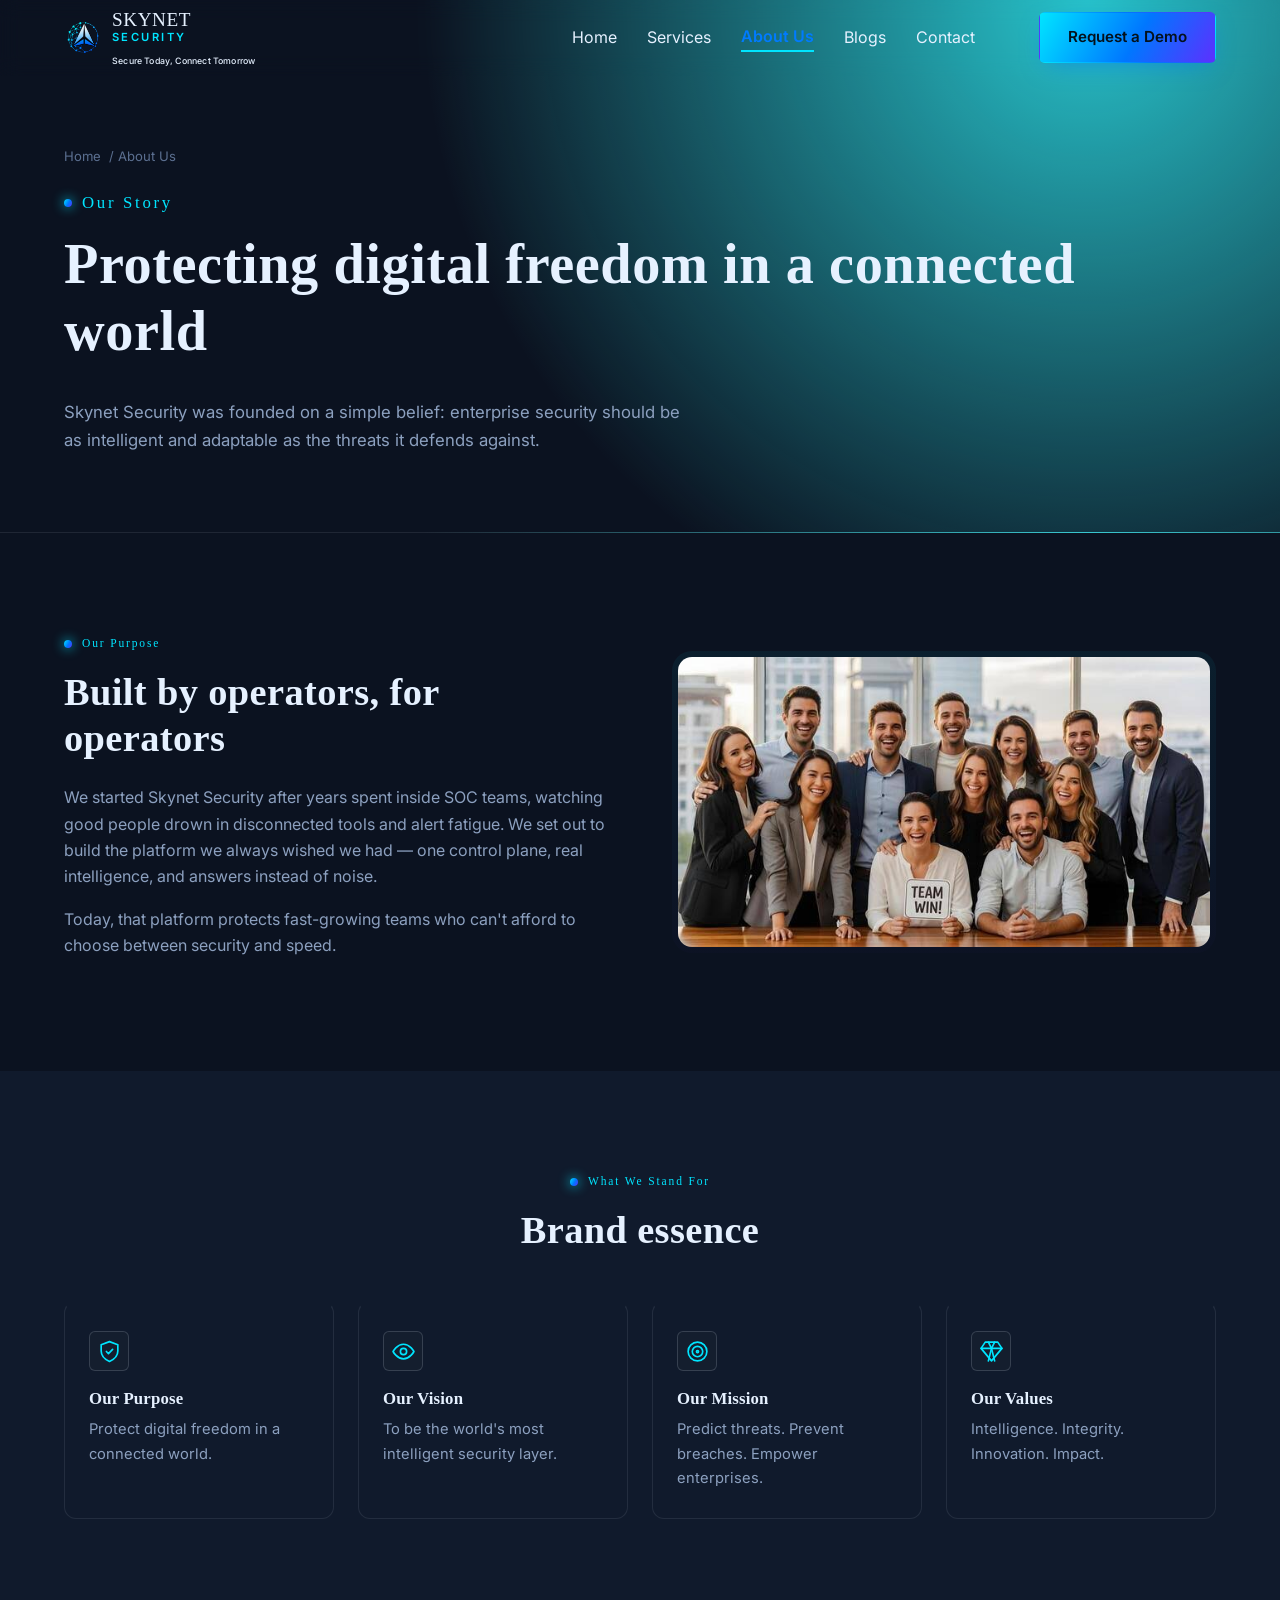
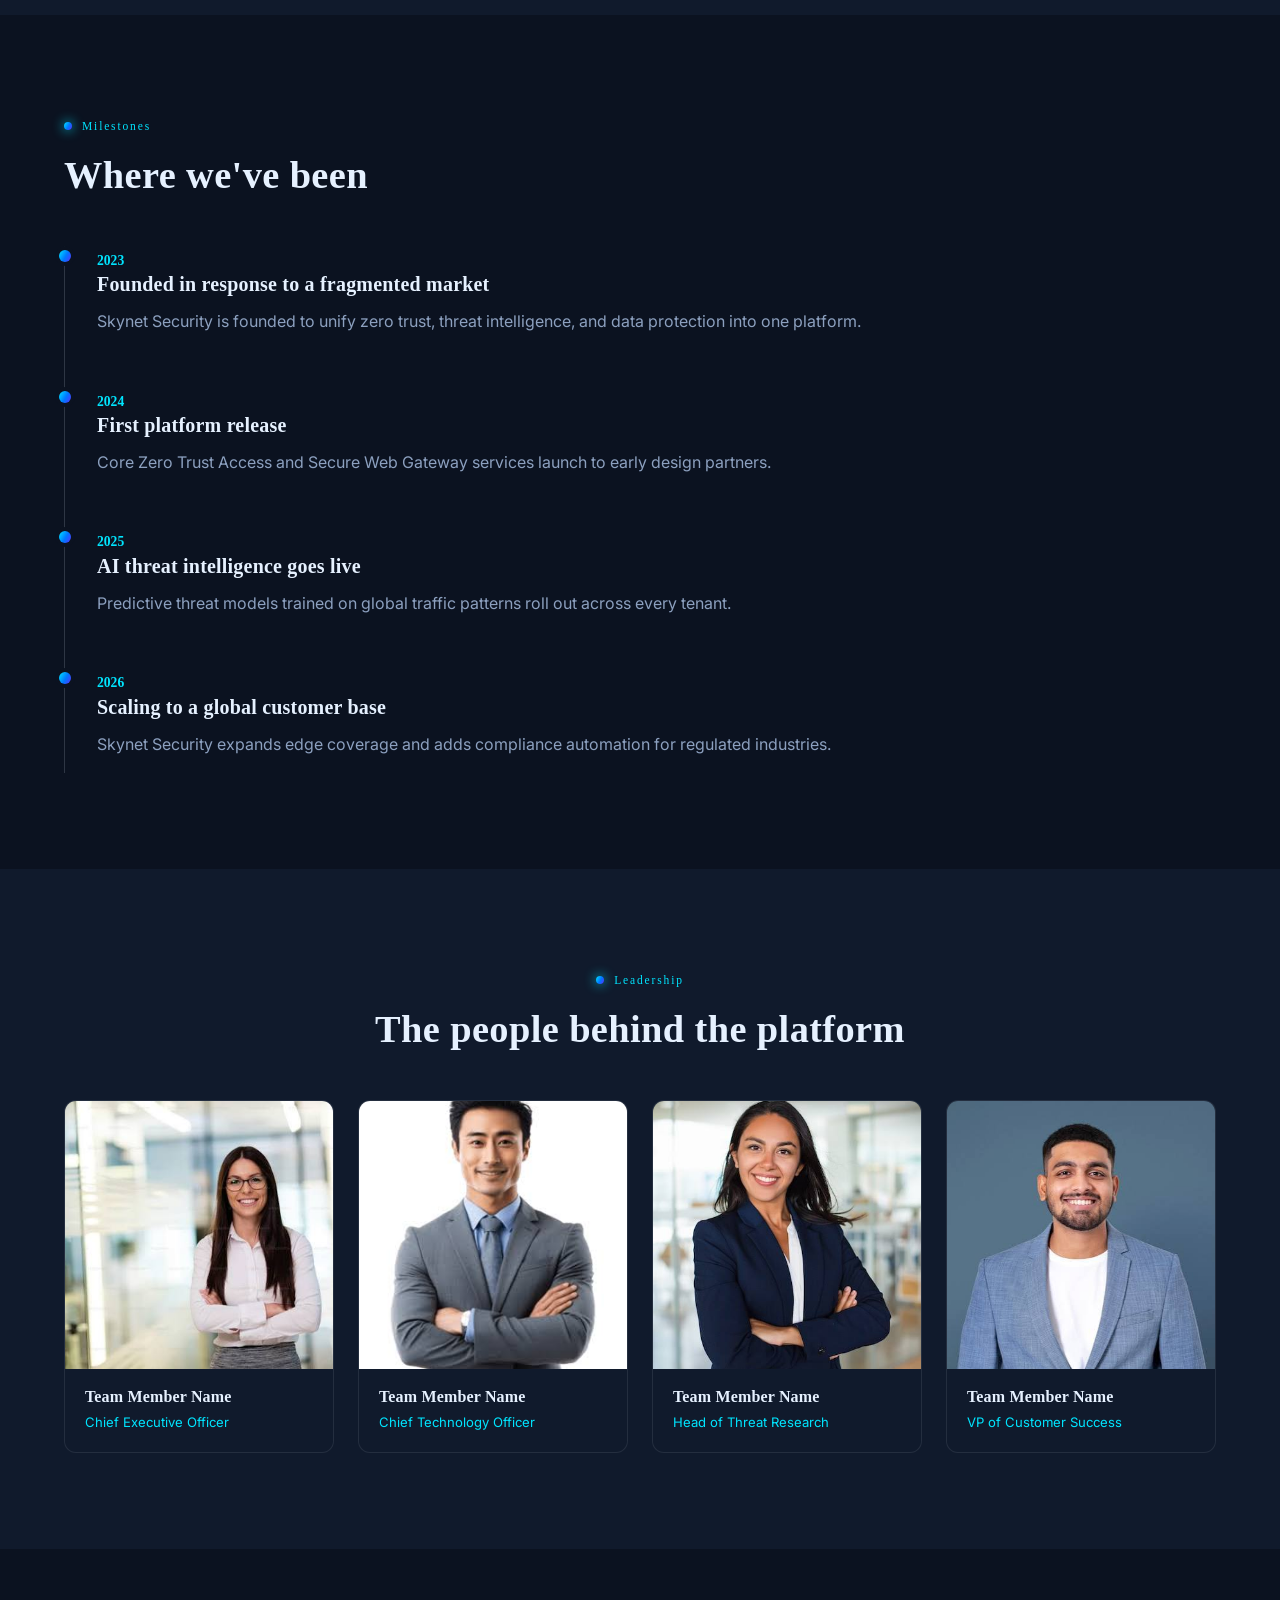
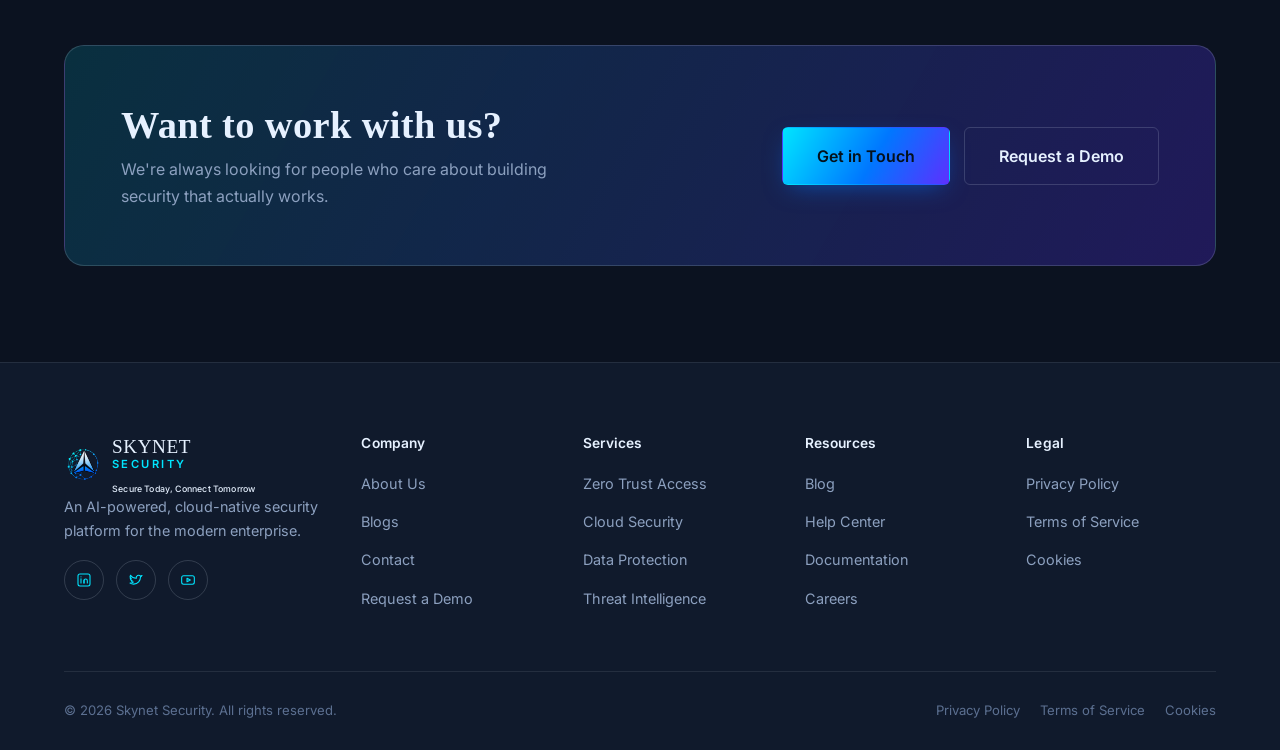
==== commit 45af62bd: "update" ====
--- a/about-us.html
+++ b/about-us.html
@@ -194,10 +194,18 @@
       <div class="footer-top">
         <div class="footer-col footer-brand">
           <a href="index.html" class="brand">
-            <img src="assets/icons/logo-icon.svg" alt="Skynet Security logo">
-            <span>SKYNET<small>SECURITY</small></span>
-          </a>
-          <p>Secure Today. Connect Tomorrow. An AI-powered, cloud-native security platform for the modern enterprise.</p>
+        <img src="assets/icons/brand-logo.png" alt="Skynet Security logo">
+        <span class="brand-text">
+          <span class="brand-name">
+            SKYNET
+            <small>SECURITY</small>
+          </span>
+          <span class="tagline">
+            Secure Today, Connect Tomorrow
+          </span>
+        </span>
+      </a>
+          <p> An AI-powered, cloud-native security platform for the modern enterprise.</p>
           <div class="footer-social">
             <a href="#" aria-label="LinkedIn"><img src="assets/icons/icon-linkedin.svg" alt=""></a>
             <a href="#" aria-label="X / Twitter"><img src="assets/icons/icon-twitter.svg" alt=""></a>
--- a/css/style.css
+++ b/css/style.css
@@ -885,8 +885,8 @@
 
   .site-footer .footer-brand p {
     max-width: 100%;
-    margin-top: 16px;
-    line-height: 1.7;
+    margin-top: 20px;
+    line-height: 1;
   }
 
   /* Footer headings */
